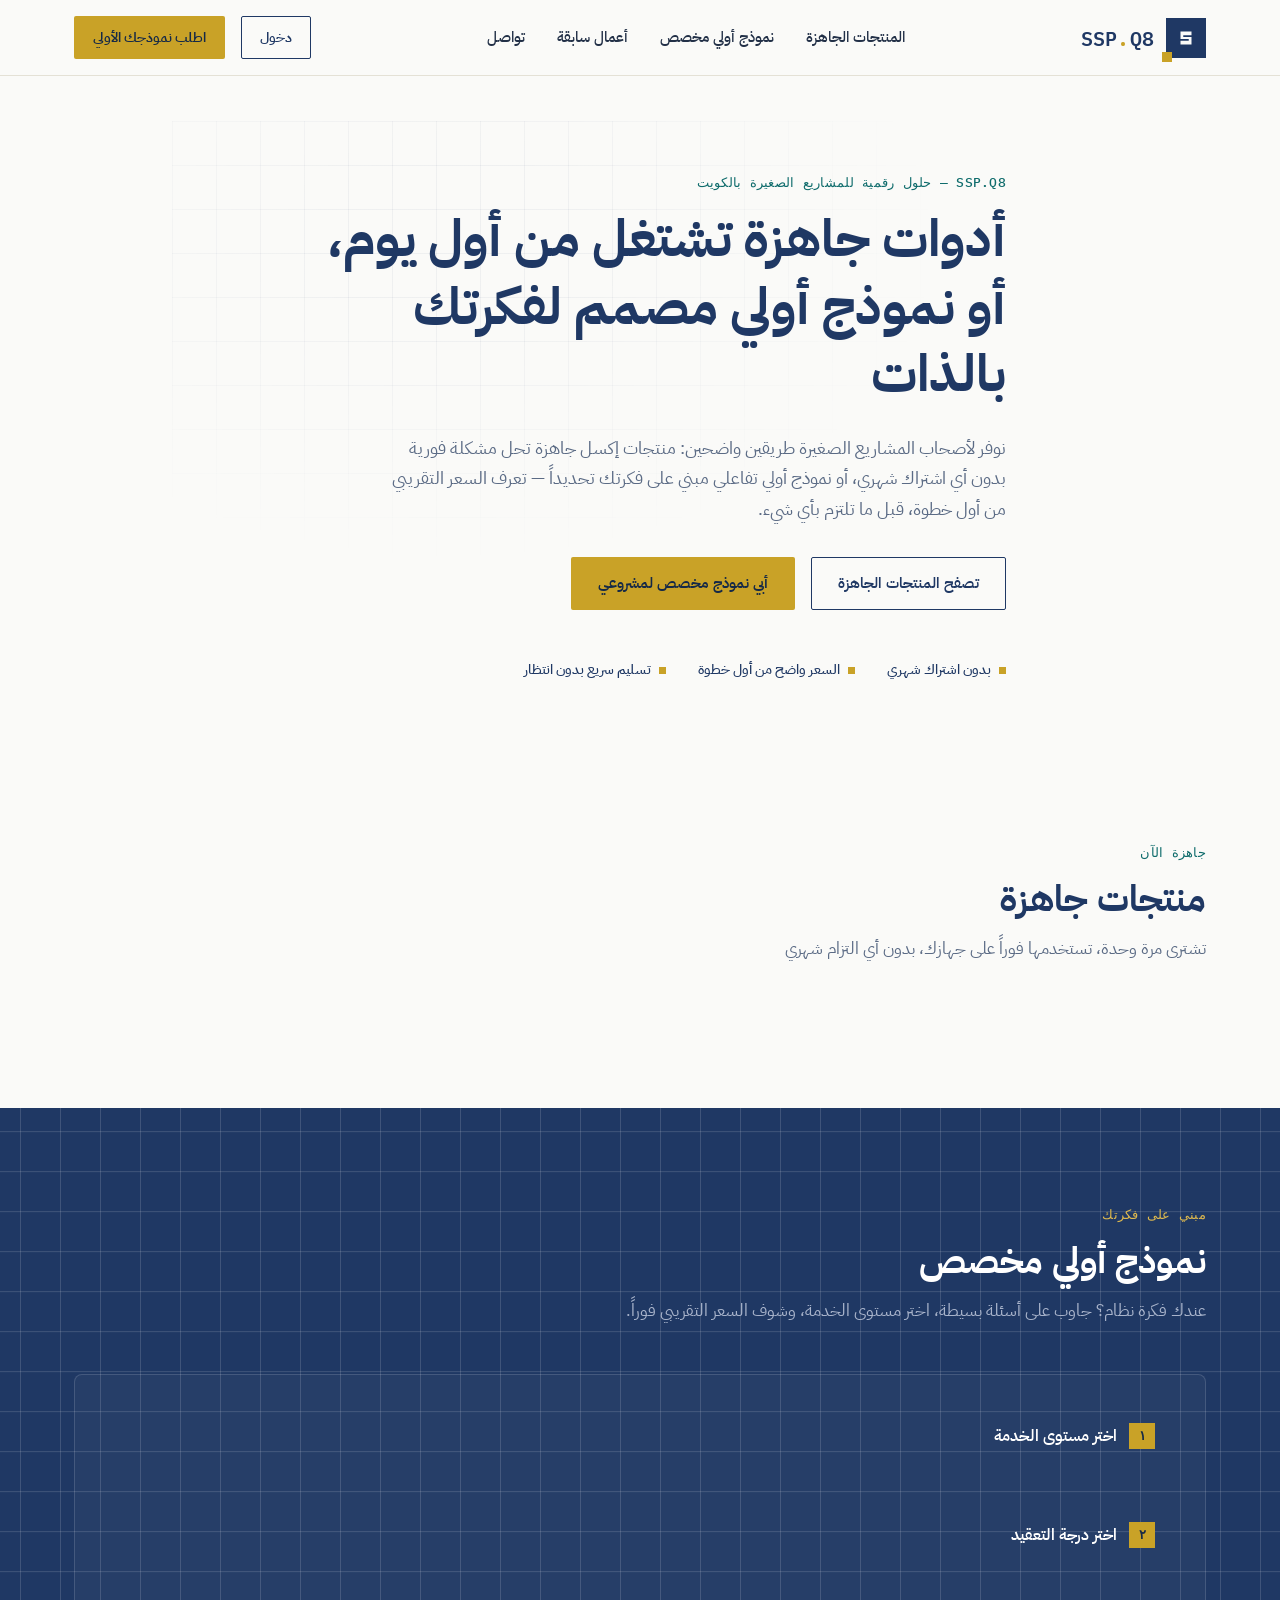
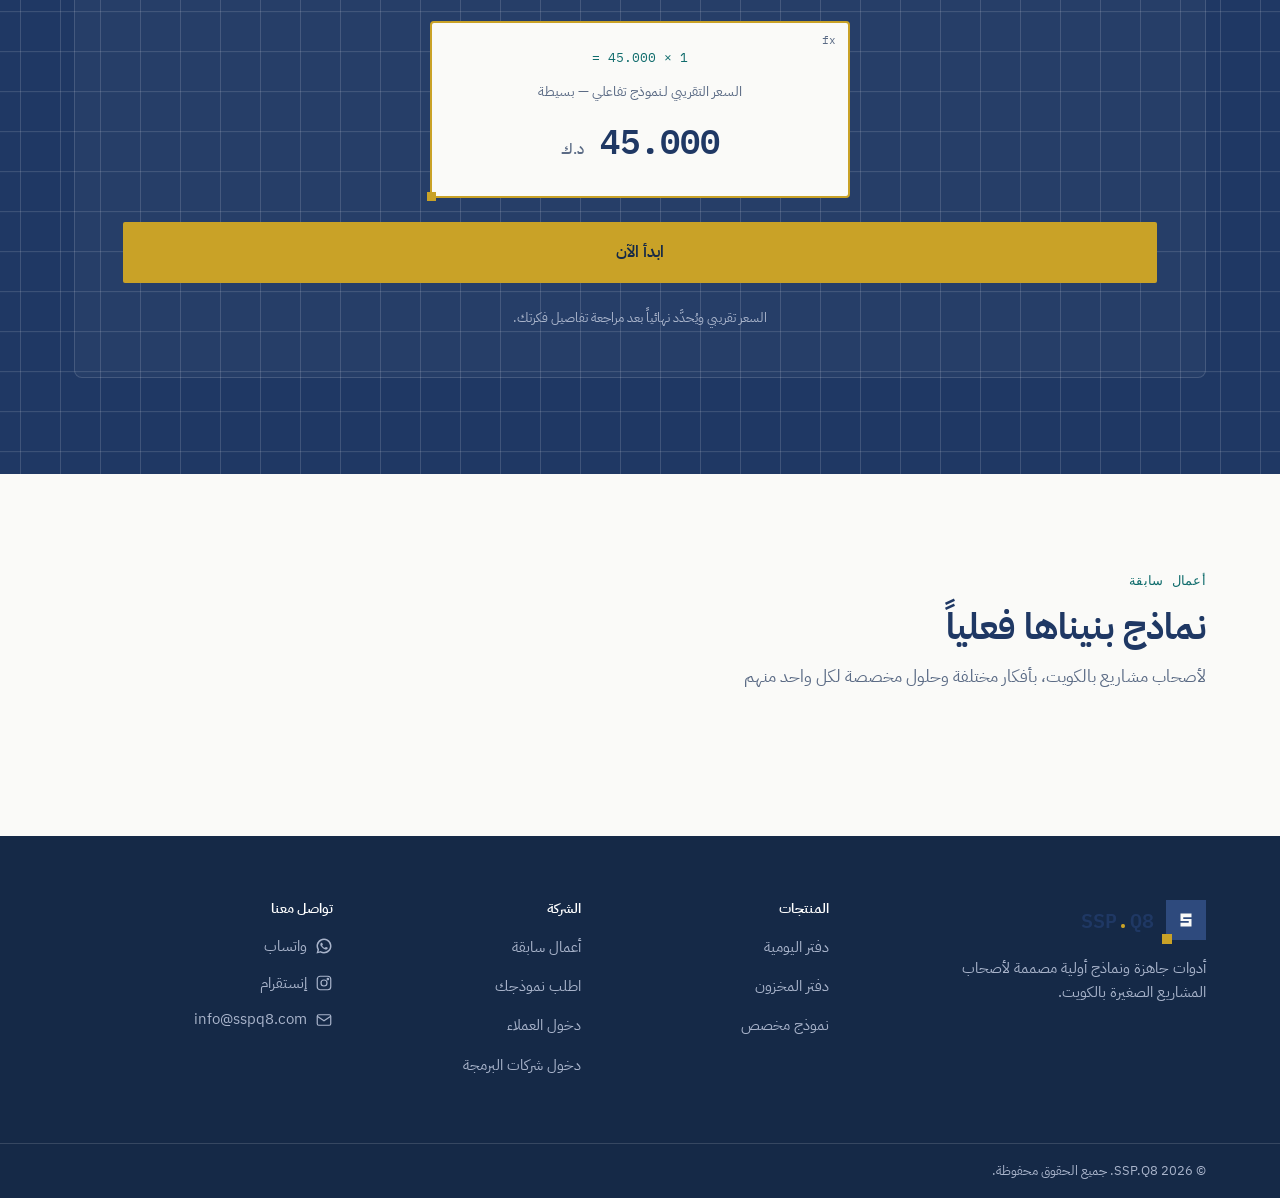
==== index.html @ 9543d3ee "Add files via upload" ====
<!DOCTYPE html>
<html lang="ar" dir="rtl">
<head>
  <meta charset="UTF-8">
  <meta name="viewport" content="width=device-width, initial-scale=1.0">
  <title>SSP.Q8 — أدوات جاهزة ونماذج أولية لمشاريعك</title>
  <meta name="description" content="SSP.Q8 تبيع منتجات إكسل جاهزة تشتغل من أول يوم بدون اشتراك، وتبني نماذج أولية تفاعلية مخصصة لفكرتك مع سعر واضح قبل أي التزام.">

  <link rel="preconnect" href="https://fonts.googleapis.com">
  <link rel="preconnect" href="https://fonts.gstatic.com" crossorigin>
  <link href="https://fonts.googleapis.com/css2?family=IBM+Plex+Sans+Arabic:wght@400;500;600;700&family=IBM+Plex+Mono:wght@400;500;600;700&display=swap" rel="stylesheet">

  <link rel="stylesheet" href="style.css">
</head>
<body>

  <!-- زر تخطي للوصول السريع -->
  <a class="skip-link" href="#main">تخطي إلى المحتوى</a>

  <!-- الترويسة -->
  <header class="site-header" id="top">
    <div class="container site-header__inner">
      <a href="#top" class="brand" aria-label="SSP.Q8 - الصفحة الرئيسية">
        <span class="brand__mark" aria-hidden="true">
          <svg viewBox="0 0 24 24" class="brand__mark-svg">
            <path d="M6 5H18V9H9V11H18V19H6V15H15V13H6V5Z" fill="#FAFAF8"></path>
          </svg>
          <span class="brand__dot"></span>
        </span>
        <span class="brand__name">SSP<span class="brand__dot-text">.</span>Q8</span>
      </a>

      <nav class="main-nav" id="main-nav" aria-label="التنقل الرئيسي">
        <ul class="main-nav__list">
          <li><a href="#products">المنتجات الجاهزة</a></li>
          <li><a href="#custom">نموذج أولي مخصص</a></li>
          <li><a href="#portfolio">أعمال سابقة</a></li>
          <li><a href="#contact">تواصل</a></li>
        </ul>
      </nav>

      <div class="site-header__actions">
        <a href="portal.html" class="btn btn--outline btn--sm">دخول</a>
        <a href="#custom" class="btn btn--gold btn--sm site-header__cta">اطلب نموذجك الأولي</a>
        <button class="nav-toggle" id="navToggle" aria-expanded="false" aria-controls="main-nav" aria-label="فتح قائمة التنقل">
          <span class="nav-toggle__bar"></span>
          <span class="nav-toggle__bar"></span>
          <span class="nav-toggle__bar"></span>
        </button>
      </div>
    </div>
  </header>

  <main id="main">

    <!-- Hero -->
    <section class="hero">
      <div class="container hero__inner">
        <div class="hero__grid-bg" aria-hidden="true"></div>

        <p class="eyebrow reveal">SSP.Q8 — حلول رقمية للمشاريع الصغيرة بالكويت</p>

        <h1 class="hero__title reveal">
          أدوات جاهزة تشتغل من أول يوم،<br>
          أو نموذج أولي مصمم لفكرتك بالذات
        </h1>

        <p class="hero__subtitle reveal">
          نوفر لأصحاب المشاريع الصغيرة طريقين واضحين: منتجات إكسل جاهزة تحل مشكلة فورية بدون أي اشتراك شهري،
          أو نموذج أولي تفاعلي مبني على فكرتك تحديداً — تعرف السعر التقريبي من أول خطوة، قبل ما تلتزم بأي شيء.
        </p>

        <div class="hero__actions reveal">
          <a href="#products" class="btn btn--outline">تصفح المنتجات الجاهزة</a>
          <a href="#custom" class="btn btn--gold">أبي نموذج مخصص لمشروعي</a>
        </div>

        <ul class="hero__points reveal">
          <li><span class="square-bullet" aria-hidden="true"></span>بدون اشتراك شهري</li>
          <li><span class="square-bullet" aria-hidden="true"></span>السعر واضح من أول خطوة</li>
          <li><span class="square-bullet" aria-hidden="true"></span>تسليم سريع بدون انتظار</li>
        </ul>
      </div>
    </section>

    <!-- المنتجات الجاهزة -->
    <section class="section" id="products">
      <div class="container">
        <div class="section-head reveal">
          <p class="eyebrow">جاهزة الآن</p>
          <h2 class="section-title">منتجات جاهزة</h2>
          <p class="section-subtitle">تشترى مرة وحدة، تستخدمها فوراً على جهازك، بدون أي التزام شهري</p>
        </div>

        <!-- تُبنى بطاقات المنتجات تلقائياً من js/content.js -->
        <div class="product-grid" id="productsGrid"></div>
      </div>
    </section>

    <!-- نموذج أولي مخصص -->
    <section class="section section--dark" id="custom">
      <div class="container">
        <div class="section-head reveal">
          <p class="eyebrow eyebrow--light">مبني على فكرتك</p>
          <h2 class="section-title section-title--light">نموذج أولي مخصص</h2>
          <p class="section-subtitle section-subtitle--light">عندك فكرة نظام؟ جاوب على أسئلة بسيطة، اختر مستوى الخدمة، وشوف السعر التقريبي فوراً.</p>
        </div>

        <form class="calculator reveal" id="calculatorForm" novalidate>

          <!-- خطوة 1: مستوى الخدمة -->
          <fieldset class="calc-block">
            <legend class="calc-block__title"><span class="step-index">١</span> اختر مستوى الخدمة</legend>

            <!-- تُبنى بطاقات المستويات تلقائياً من js/content.js -->
            <div class="tier-options" id="tierOptions"></div>
          </fieldset>

          <!-- خطوة 2: درجة التعقيد -->
          <fieldset class="calc-block">
            <legend class="calc-block__title"><span class="step-index">٢</span> اختر درجة التعقيد</legend>

            <!-- تُبنى أزرار درجة التعقيد تلقائياً من js/content.js -->
            <div class="complexity-options" id="complexityOptions"></div>
          </fieldset>

          <!-- النتيجة -->
          <div class="calc-result">
            <div class="calc-result__cell">
              <span class="calc-result__ref mono" aria-hidden="true">fx</span>
              <span class="calc-result__formula mono" id="calcFormula">= 45.000 × 1</span>
              <div class="calc-result__main">
                <span class="calc-result__label">السعر التقريبي لـ<span id="calcTierName">نموذج تفاعلي</span> — <span id="calcComplexityName">بسيطة</span></span>
                <span class="calc-result__value">
                  <span class="mono" id="calcTotal">45.000</span>
                  <span class="calc-result__currency">د.ك</span>
                </span>
              </div>
              <span class="calc-result__handle" aria-hidden="true"></span>
            </div>

            <a href="#" class="btn btn--gold btn--lg" id="startNowBtn">ابدأ الآن</a>
            <p class="calc-result__note">السعر تقريبي ويُحدَّد نهائياً بعد مراجعة تفاصيل فكرتك.</p>
          </div>

        </form>
      </div>
    </section>

    <!-- أعمال سابقة -->
    <section class="section" id="portfolio">
      <div class="container">
        <div class="section-head reveal">
          <p class="eyebrow">أعمال سابقة</p>
          <h2 class="section-title">نماذج بنيناها فعلياً</h2>
          <p class="section-subtitle">لأصحاب مشاريع بالكويت، بأفكار مختلفة وحلول مخصصة لكل واحد منهم</p>
        </div>

        <!-- تُبنى بطاقات الأعمال السابقة تلقائياً من js/content.js — أضف عملاً جديداً هناك -->
        <div class="portfolio-grid" id="portfolioGrid"></div>
      </div>
    </section>

  </main>

  <!-- الفوتر -->
  <footer class="site-footer" id="contact">
    <div class="container site-footer__inner">

      <div class="site-footer__brand">
        <a href="#top" class="brand brand--footer" aria-label="SSP.Q8 - الصفحة الرئيسية">
          <span class="brand__mark" aria-hidden="true">
            <svg viewBox="0 0 24 24" class="brand__mark-svg">
              <path d="M6 5H18V9H9V11H18V19H6V15H15V13H6V5Z" fill="#FAFAF8"></path>
            </svg>
            <span class="brand__dot"></span>
          </span>
          <span class="brand__name">SSP<span class="brand__dot-text">.</span>Q8</span>
        </a>
        <p class="site-footer__desc">أدوات جاهزة ونماذج أولية مصممة لأصحاب المشاريع الصغيرة بالكويت.</p>
      </div>

      <nav class="site-footer__col" aria-label="روابط المنتجات">
        <h4 class="site-footer__heading">المنتجات</h4>
        <ul>
          <li><a href="#products">دفتر اليومية</a></li>
          <li><a href="#products">دفتر المخزون</a></li>
          <li><a href="#custom">نموذج مخصص</a></li>
        </ul>
      </nav>

      <nav class="site-footer__col" aria-label="روابط عامة">
        <h4 class="site-footer__heading">الشركة</h4>
        <ul>
          <li><a href="#portfolio">أعمال سابقة</a></li>
          <li><a href="#custom">اطلب نموذجك</a></li>
          <li><a href="portal.html?role=client">دخول العملاء</a></li>
          <li><a href="portal.html?role=company">دخول شركات البرمجة</a></li>
        </ul>
      </nav>

      <div class="site-footer__col">
        <h4 class="site-footer__heading">تواصل معنا</h4>
        <ul class="site-footer__social">
          <li>
            <a href="https://wa.me/96500000000" target="_blank" rel="noopener" aria-label="تواصل عبر واتساب">
              <svg viewBox="0 0 24 24" width="18" height="18" fill="currentColor" aria-hidden="true"><path d="M12 2C6.48 2 2 6.48 2 12c0 1.85.5 3.58 1.38 5.07L2 22l5.06-1.33A9.94 9.94 0 0 0 12 22c5.52 0 10-4.48 10-10S17.52 2 12 2Zm0 18a7.9 7.9 0 0 1-4.03-1.1l-.29-.17-3 .79.8-2.92-.19-.3A7.93 7.93 0 1 1 12 20Zm4.38-5.94c-.24-.12-1.43-.7-1.65-.79-.22-.08-.38-.12-.54.12-.16.24-.62.79-.76.95-.14.16-.28.18-.52.06-.24-.12-1.01-.37-1.92-1.18-.71-.63-1.19-1.42-1.33-1.66-.14-.24-.01-.37.11-.49.11-.11.24-.28.36-.42.12-.14.16-.24.24-.4.08-.16.04-.3-.02-.42-.06-.12-.54-1.3-.74-1.78-.19-.46-.39-.4-.54-.41h-.46c-.16 0-.42.06-.64.3-.22.24-.84.82-.84 2s.86 2.32.98 2.48c.12.16 1.7 2.6 4.13 3.64.58.25 1.03.4 1.38.51.58.18 1.11.16 1.53.1.47-.07 1.43-.58 1.63-1.15.2-.56.2-1.04.14-1.15-.06-.1-.22-.16-.46-.28Z"></path></svg>
              واتساب
            </a>
          </li>
          <li>
            <a href="https://instagram.com/sspq8" target="_blank" rel="noopener" aria-label="تابعنا على إنستقرام">
              <svg viewBox="0 0 24 24" width="18" height="18" fill="none" stroke="currentColor" stroke-width="1.6" aria-hidden="true"><rect x="3" y="3" width="18" height="18" rx="4"></rect><circle cx="12" cy="12" r="4"></circle><circle cx="17.2" cy="6.8" r="1"></circle></svg>
              إنستقرام
            </a>
          </li>
          <li>
            <a href="mailto:info@sspq8.com" aria-label="راسلنا عبر الإيميل">
              <svg viewBox="0 0 24 24" width="18" height="18" fill="none" stroke="currentColor" stroke-width="1.6" aria-hidden="true"><rect x="3" y="5" width="18" height="14" rx="2"></rect><path d="M3 7l9 6 9-6"></path></svg>
              info@sspq8.com
            </a>
          </li>
        </ul>
      </div>

    </div>

    <div class="site-footer__bottom">
      <div class="container site-footer__bottom-inner">
        <p>© <span id="year">2026</span> SSP.Q8. جميع الحقوق محفوظة.</p>
      </div>
    </div>
  </footer>

  <!-- حاوية الإشعارات -->
  <div class="toast-container" id="toastContainer" aria-live="polite" aria-atomic="true"></div>

  <script src="content.js"></script>
  <script src="script.js"></script>
</body>
</html>
---- style.css ----
/* ==========================================================================
   SSP.Q8 — STYLESHEET
   Sections: 1. Root Variables  2. Reset  3. Typography  4. Layout
   5. Components  6. Forms/Calculator  7. Utilities  8. Responsive
   ========================================================================== */

/* --------------------------------------------------------------------------
   1. ROOT VARIABLES
   -------------------------------------------------------------------------- */
:root {
  /* Colors — brand */
  --color-navy: #1F3864;
  --color-navy-dark: #152947;
  --color-navy-light: #2E4A7D;
  --color-teal: #0F6C6C;
  --color-teal-light: #14908F;
  --color-gold: #C9A227;
  --color-gold-light: #DEB94E;
  --color-bg: #FAFAF8;
  --color-white: #FFFFFF;

  /* Colors — text & lines */
  --color-text: #223047;
  --color-text-muted: #5B6B85;
  --color-text-on-dark: #E8EAF2;
  --color-text-on-dark-muted: #A9B4CB;
  --color-border: #E4E1D6;
  --color-border-dark: rgba(255, 255, 255, 0.14);

  /* Typography */
  --font-arabic: 'IBM Plex Sans Arabic', 'Segoe UI', sans-serif;
  --font-mono: 'IBM Plex Mono', 'Courier New', monospace;

  /* Spacing scale */
  --space-1: 4px;
  --space-2: 8px;
  --space-3: 12px;
  --space-4: 16px;
  --space-5: 24px;
  --space-6: 32px;
  --space-7: 48px;
  --space-8: 64px;
  --space-9: 96px;

  /* Radius — kept small and precise to echo the geometric brand mark */
  --radius-sm: 2px;
  --radius-md: 4px;
  --radius-lg: 8px;

  /* Shadow */
  --shadow-sm: 0 1px 2px rgba(21, 41, 71, 0.06);
  --shadow-md: 0 6px 20px rgba(21, 41, 71, 0.08);
  --shadow-lg: 0 16px 40px rgba(21, 41, 71, 0.14);

  /* Transitions */
  --transition-fast: 150ms ease;
  --transition-base: 240ms cubic-bezier(0.4, 0, 0.2, 1);

  /* Layout */
  --container-width: 1180px;
  --header-height: 76px;
}

/* --------------------------------------------------------------------------
   2. RESET
   -------------------------------------------------------------------------- */
*, *::before, *::after { box-sizing: border-box; }

html {
  scroll-behavior: smooth;
  scroll-padding-top: calc(var(--header-height) + var(--space-4));
}

body, h1, h2, h3, h4, p, ul, ol, figure {
  margin: 0;
  padding: 0;
}

ul { list-style: none; }

img, svg { display: block; max-width: 100%; }

a { color: inherit; text-decoration: none; }

button {
  font: inherit;
  color: inherit;
  background: none;
  border: none;
  cursor: pointer;
}

input { font: inherit; }

/* --------------------------------------------------------------------------
   3. TYPOGRAPHY
   -------------------------------------------------------------------------- */
body {
  font-family: var(--font-arabic);
  background-color: var(--color-bg);
  color: var(--color-text);
  line-height: 1.7;
  font-size: 16px;
  -webkit-font-smoothing: antialiased;
}

h1, h2, h3, h4 {
  font-weight: 700;
  line-height: 1.3;
  color: var(--color-navy);
}

.mono {
  font-family: var(--font-mono);
  font-variant-numeric: tabular-nums;
  direction: ltr;
  unicode-bidi: isolate;
}

.eyebrow {
  font-family: var(--font-mono);
  font-size: 13px;
  font-weight: 500;
  letter-spacing: 0.02em;
  color: var(--color-teal);
  margin-bottom: var(--space-3);
}

.eyebrow--light { color: var(--color-gold-light); }

/* --------------------------------------------------------------------------
   4. LAYOUT
   -------------------------------------------------------------------------- */
.container {
  width: 100%;
  max-width: var(--container-width);
  margin-inline: auto;
  padding-inline: var(--space-5);
}

.section {
  padding-block: var(--space-9);
}

.section--dark {
  background-color: var(--color-navy);
  background-image:
    linear-gradient(var(--color-border-dark) 1px, transparent 1px),
    linear-gradient(90deg, var(--color-border-dark) 1px, transparent 1px);
  background-size: 40px 40px;
  background-position: center;
}

.section-head {
  max-width: 640px;
  margin-bottom: var(--space-7);
}

.section-title {
  font-size: clamp(28px, 3.2vw, 36px);
  margin-bottom: var(--space-3);
}

.section-title--light { color: var(--color-white); }

.section-subtitle {
  font-size: 17px;
  color: var(--color-text-muted);
}

.section-subtitle--light { color: var(--color-text-on-dark-muted); }

/* --------------------------------------------------------------------------
   5. COMPONENTS
   -------------------------------------------------------------------------- */

/* Skip link */
.skip-link {
  position: absolute;
  right: var(--space-4);
  top: -60px;
  background: var(--color-gold);
  color: var(--color-navy-dark);
  padding: var(--space-2) var(--space-4);
  border-radius: var(--radius-sm);
  font-weight: 600;
  z-index: 200;
  transition: top var(--transition-fast);
}
.skip-link:focus { top: var(--space-3); }

/* Signature square bullet — echoes the logo's gold signature dot */
.square-bullet {
  display: inline-block;
  width: 7px;
  height: 7px;
  background-color: var(--color-gold);
  flex-shrink: 0;
}

.corner-mark {
  position: absolute;
  top: 0;
  inset-inline-end: 0;
  width: 10px;
  height: 10px;
  background-color: var(--color-gold);
}

/* Brand / logo */
.brand {
  display: flex;
  align-items: center;
  gap: var(--space-3);
}

.brand__mark {
  position: relative;
  width: 40px;
  height: 40px;
  background-color: var(--color-navy);
  display: flex;
  align-items: center;
  justify-content: center;
  flex-shrink: 0;
}

.brand--footer .brand__mark { background-color: var(--color-navy-light); }

.brand__mark-svg { width: 22px; height: 22px; }

.brand__dot {
  position: absolute;
  bottom: -4px;
  inset-inline-end: -4px;
  width: 10px;
  height: 10px;
  background-color: var(--color-gold);
}

.brand__name {
  font-family: var(--font-mono);
  font-size: 20px;
  font-weight: 600;
  color: var(--color-navy);
  letter-spacing: 0.01em;
  direction: ltr;
  unicode-bidi: isolate;
}

.brand--footer .brand__name,
.site-header--scrolled .brand__name { color: var(--color-navy); }

.brand__dot-text { color: var(--color-gold); }

/* Header */
.site-header {
  position: sticky;
  top: 0;
  z-index: 100;
  height: var(--header-height);
  background-color: var(--color-bg);
  border-bottom: 1px solid var(--color-border);
  transition: box-shadow var(--transition-base);
}

.site-header.is-scrolled { box-shadow: var(--shadow-sm); }

.site-header__inner {
  height: 100%;
  display: flex;
  align-items: center;
  justify-content: space-between;
  gap: var(--space-5);
}

.main-nav__list {
  display: flex;
  align-items: center;
  gap: var(--space-6);
}

.main-nav__list a {
  font-size: 15px;
  font-weight: 500;
  color: var(--color-text);
  position: relative;
  padding-block: var(--space-1);
  transition: color var(--transition-fast);
}

.main-nav__list a::after {
  content: "";
  position: absolute;
  bottom: 0;
  right: 0;
  width: 0;
  height: 2px;
  background-color: var(--color-gold);
  transition: width var(--transition-base);
}

.main-nav__list a:hover { color: var(--color-navy); }
.main-nav__list a:hover::after { width: 100%; }

.site-header__actions {
  display: flex;
  align-items: center;
  gap: var(--space-4);
}

.nav-toggle {
  display: none;
  flex-direction: column;
  justify-content: center;
  gap: 5px;
  width: 36px;
  height: 36px;
}

.nav-toggle__bar {
  width: 22px;
  height: 2px;
  background-color: var(--color-navy);
  transition: transform var(--transition-fast), opacity var(--transition-fast);
}

/* Buttons */
.btn {
  display: inline-flex;
  align-items: center;
  justify-content: center;
  gap: var(--space-2);
  padding: 13px 26px;
  border-radius: var(--radius-sm);
  font-size: 15px;
  font-weight: 600;
  border: 1.5px solid transparent;
  cursor: pointer;
  transition: transform var(--transition-fast), box-shadow var(--transition-fast), background-color var(--transition-fast), border-color var(--transition-fast);
  white-space: nowrap;
}

.btn:active { transform: translateY(1px); }
.btn:focus-visible { outline: 2px solid var(--color-gold); outline-offset: 2px; }

.btn--gold {
  background-color: var(--color-gold);
  color: var(--color-navy-dark);
}
.btn--gold:hover { background-color: var(--color-gold-light); box-shadow: var(--shadow-md); }

.btn--navy {
  background-color: var(--color-navy);
  color: var(--color-white);
}
.btn--navy:hover { background-color: var(--color-navy-light); box-shadow: var(--shadow-md); }

.btn--outline {
  background-color: transparent;
  border-color: var(--color-navy);
  color: var(--color-navy);
}
.btn--outline:hover { background-color: var(--color-navy); color: var(--color-white); }

.btn--sm { padding: 9px 18px; font-size: 14px; }
.btn--lg { padding: 16px 32px; font-size: 16px; width: 100%; }

/* Hero */
.hero { position: relative; overflow: hidden; padding-block: var(--space-9) var(--space-8); }

.hero__inner { position: relative; max-width: 780px; }

.hero__grid-bg {
  position: absolute;
  inset: -10% -10%;
  z-index: -1;
  background-image:
    linear-gradient(rgba(31, 56, 100, 0.05) 1px, transparent 1px),
    linear-gradient(90deg, rgba(31, 56, 100, 0.05) 1px, transparent 1px);
  background-size: 44px 44px;
  mask-image: radial-gradient(ellipse 70% 70% at 30% 20%, black 20%, transparent 75%);
}

.hero__title {
  font-size: clamp(32px, 4.6vw, 52px);
  margin-bottom: var(--space-5);
}

.hero__subtitle {
  font-size: 18px;
  color: var(--color-text-muted);
  max-width: 620px;
  margin-bottom: var(--space-6);
}

.hero__actions {
  display: flex;
  flex-wrap: wrap;
  gap: var(--space-4);
  margin-bottom: var(--space-7);
}

.hero__points {
  display: flex;
  flex-wrap: wrap;
  gap: var(--space-6);
}

.hero__points li {
  display: flex;
  align-items: center;
  gap: var(--space-2);
  font-size: 14px;
  font-weight: 500;
  color: var(--color-navy);
}

/* Product cards */
.product-grid {
  display: grid;
  grid-template-columns: repeat(2, 1fr);
  gap: var(--space-6);
}

.product-card {
  position: relative;
  overflow: hidden;
  background-color: var(--color-white);
  border: 1px solid var(--color-border);
  border-radius: var(--radius-lg);
  padding: var(--space-6);
  box-shadow: var(--shadow-sm);
  transition: box-shadow var(--transition-base), transform var(--transition-base);
}

.product-card:hover { box-shadow: var(--shadow-lg); transform: translateY(-3px); }

.product-card__icon {
  width: 52px;
  height: 52px;
  display: flex;
  align-items: center;
  justify-content: center;
  background-color: rgba(15, 108, 108, 0.08);
  color: var(--color-teal);
  border-radius: var(--radius-md);
  margin-bottom: var(--space-5);
}
.product-card__icon svg { width: 26px; height: 26px; }

.product-card__title { font-size: 20px; margin-bottom: var(--space-2); }

.product-card__desc {
  color: var(--color-text-muted);
  font-size: 15px;
  margin-bottom: var(--space-5);
}

.product-card__features { margin-bottom: var(--space-6); display: flex; flex-direction: column; gap: var(--space-3); }

.product-card__features li {
  display: flex;
  align-items: center;
  gap: var(--space-3);
  font-size: 14.5px;
}

.product-card__footer {
  display: flex;
  align-items: center;
  justify-content: space-between;
  padding-top: var(--space-5);
  border-top: 1px dashed var(--color-border);
}

.price { display: flex; align-items: baseline; gap: var(--space-1); }
.price__value { font-family: var(--font-mono); font-size: 26px; font-weight: 600; color: var(--color-navy); }
.price__currency { font-size: 14px; color: var(--color-text-muted); }

/* Portfolio cards */
.portfolio-grid {
  display: grid;
  grid-template-columns: repeat(3, 1fr);
  gap: var(--space-5);
}

.portfolio-card {
  position: relative;
  overflow: hidden;
  background-color: var(--color-white);
  border: 1px solid var(--color-border);
  border-radius: var(--radius-lg);
  padding: var(--space-6);
  transition: box-shadow var(--transition-base), transform var(--transition-base);
}

.portfolio-card:hover { box-shadow: var(--shadow-md); transform: translateY(-3px); }

.portfolio-card__tag {
  display: inline-block;
  font-family: var(--font-mono);
  font-size: 12px;
  font-weight: 500;
  color: var(--color-teal);
  border: 1px solid var(--color-teal);
  border-radius: var(--radius-sm);
  padding: 3px 10px;
  margin-bottom: var(--space-4);
}

.portfolio-card__title { font-size: 19px; margin-bottom: var(--space-2); }

.portfolio-card__desc { font-size: 14.5px; color: var(--color-text-muted); }

/* Footer */
.site-footer { background-color: var(--color-navy-dark); color: var(--color-text-on-dark); }

.site-footer__inner {
  display: grid;
  grid-template-columns: 1.6fr 1fr 1fr 1.2fr;
  gap: var(--space-6);
  padding-block: var(--space-8);
}

.site-footer__desc {
  color: var(--color-text-on-dark-muted);
  font-size: 14.5px;
  margin-top: var(--space-4);
  max-width: 280px;
}

.site-footer__heading {
  font-size: 14px;
  font-weight: 600;
  color: var(--color-white);
  margin-bottom: var(--space-4);
}

.site-footer__col ul { display: flex; flex-direction: column; gap: var(--space-3); }

.site-footer__col a {
  color: var(--color-text-on-dark-muted);
  font-size: 14.5px;
  transition: color var(--transition-fast);
}
.site-footer__col a:hover { color: var(--color-gold-light); }

.site-footer__social a { display: flex; align-items: center; gap: var(--space-2); }

.site-footer__bottom { border-top: 1px solid var(--color-border-dark); }

.site-footer__bottom-inner {
  padding-block: var(--space-4);
  font-size: 13px;
  color: var(--color-text-on-dark-muted);
}

/* Toasts */
.toast-container {
  position: fixed;
  bottom: var(--space-5);
  left: var(--space-5);
  z-index: 300;
  display: flex;
  flex-direction: column;
  gap: var(--space-3);
}

.toast {
  background-color: var(--color-navy-dark);
  color: var(--color-white);
  padding: var(--space-3) var(--space-5);
  border-radius: var(--radius-md);
  border-inline-start: 3px solid var(--color-gold);
  box-shadow: var(--shadow-lg);
  font-size: 14px;
  max-width: 320px;
  animation: toast-in var(--transition-base);
}

.toast.is-leaving { animation: toast-out var(--transition-base) forwards; }

@keyframes toast-in {
  from { opacity: 0; transform: translateY(10px); }
  to { opacity: 1; transform: translateY(0); }
}
@keyframes toast-out {
  to { opacity: 0; transform: translateY(10px); }
}

/* --------------------------------------------------------------------------
   6. FORMS / CALCULATOR
   -------------------------------------------------------------------------- */
.calculator {
  background-color: rgba(255, 255, 255, 0.03);
  border: 1px solid var(--color-border-dark);
  border-radius: var(--radius-lg);
  padding: var(--space-7);
  display: flex;
  flex-direction: column;
  gap: var(--space-7);
}

.calc-block { border: none; padding: 0; }

.calc-block__title {
  display: flex;
  align-items: center;
  gap: var(--space-3);
  font-size: 16px;
  font-weight: 600;
  color: var(--color-white);
  margin-bottom: var(--space-5);
  padding: 0;
}

.step-index {
  display: flex;
  align-items: center;
  justify-content: center;
  width: 26px;
  height: 26px;
  background-color: var(--color-gold);
  color: var(--color-navy-dark);
  font-family: var(--font-mono);
  font-size: 13px;
  font-weight: 700;
}

/* Tier options */
.tier-options {
  display: grid;
  grid-template-columns: repeat(3, 1fr);
  gap: var(--space-4);
}

.tier-card {
  position: relative;
  display: block;
  cursor: pointer;
  background-color: var(--color-navy);
  border: 1.5px solid var(--color-border-dark);
  border-radius: var(--radius-md);
  padding: var(--space-5);
  transition: border-color var(--transition-fast), background-color var(--transition-fast);
}

.tier-card:hover { border-color: rgba(201, 162, 39, 0.5); }

.tier-card input {
  position: absolute;
  opacity: 0;
  width: 1px;
  height: 1px;
}

.tier-card:has(input:checked),
.tier-card.is-selected {
  background-color: var(--color-navy-light);
  border-color: var(--color-gold);
}

.tier-card:has(input:focus-visible) { outline: 2px solid var(--color-gold); outline-offset: 2px; }

.tier-card--featured { margin-top: var(--space-4); }

.tier-card__badge {
  position: absolute;
  top: calc(-1 * var(--space-4));
  right: var(--space-5);
  background-color: var(--color-gold);
  color: var(--color-navy-dark);
  font-size: 12px;
  font-weight: 700;
  padding: 4px 12px;
  border-radius: 999px;
}

.tier-card__body { display: flex; flex-direction: column; gap: var(--space-2); }

.tier-card__title { font-size: 16px; font-weight: 600; color: var(--color-white); }

.tier-card__desc { font-size: 13.5px; color: var(--color-text-on-dark-muted); line-height: 1.6; min-height: 62px; }

.tier-card__price { font-size: 14px; color: var(--color-gold-light); font-weight: 500; }

/* Complexity options */
.complexity-options {
  display: grid;
  grid-template-columns: repeat(3, 1fr);
  gap: var(--space-4);
}

.complexity-btn {
  position: relative;
  cursor: pointer;
  text-align: center;
  background-color: transparent;
  border: 1.5px solid var(--color-border-dark);
  border-radius: var(--radius-md);
  padding: var(--space-4);
  display: flex;
  flex-direction: column;
  align-items: center;
  gap: var(--space-1);
  transition: border-color var(--transition-fast), background-color var(--transition-fast);
}

.complexity-btn:hover { border-color: rgba(15, 108, 108, 0.6); }

.complexity-btn input {
  position: absolute;
  opacity: 0;
  width: 1px;
  height: 1px;
}

.complexity-btn:has(input:checked),
.complexity-btn.is-selected {
  background-color: rgba(15, 108, 108, 0.18);
  border-color: var(--color-teal-light);
}

.complexity-btn:has(input:focus-visible) { outline: 2px solid var(--color-teal-light); outline-offset: 2px; }

.complexity-btn__name { font-size: 15px; font-weight: 600; color: var(--color-white); }
.complexity-btn__mult { font-size: 13px; color: var(--color-gold-light); }
.complexity-btn__hint { font-size: 12.5px; color: var(--color-text-on-dark-muted); }

/* Result — styled like an active spreadsheet cell */
.calc-result {
  display: flex;
  flex-direction: column;
  align-items: center;
  gap: var(--space-5);
  text-align: center;
}

.calc-result__cell {
  position: relative;
  width: 100%;
  max-width: 420px;
  background-color: var(--color-bg);
  border: 2px solid var(--color-gold);
  border-radius: var(--radius-md);
  padding: var(--space-5) var(--space-6);
}

.calc-result__ref {
  position: absolute;
  top: var(--space-2);
  right: var(--space-3);
  font-size: 11px;
  color: var(--color-text-muted);
}

.calc-result__formula {
  display: block;
  font-size: 13px;
  color: var(--color-teal);
  margin-bottom: var(--space-3);
}

.calc-result__main { display: flex; flex-direction: column; gap: var(--space-2); }

.calc-result__label { font-size: 13.5px; color: var(--color-text-muted); }

.calc-result__value { font-size: 34px; font-weight: 600; color: var(--color-navy); }

.calc-result__currency { font-size: 15px; font-weight: 500; color: var(--color-text-muted); margin-inline-start: var(--space-2); }

.calc-result__handle {
  position: absolute;
  bottom: -5px;
  left: -5px;
  width: 9px;
  height: 9px;
  background-color: var(--color-gold);
}

.calc-result__note { font-size: 13px; color: var(--color-text-on-dark-muted); max-width: 340px; }

/* --------------------------------------------------------------------------
   7. UTILITIES
   -------------------------------------------------------------------------- */
.reveal {
  opacity: 0;
  transform: translateY(16px);
  transition: opacity 600ms ease, transform 600ms ease;
}
.reveal.is-visible { opacity: 1; transform: translateY(0); }

@media (prefers-reduced-motion: reduce) {
  html { scroll-behavior: auto; }
  .reveal { opacity: 1; transform: none; transition: none; }
  .btn, .product-card, .portfolio-card, .toast { transition: none; animation: none; }
}

/* --------------------------------------------------------------------------
   8. RESPONSIVE
   -------------------------------------------------------------------------- */
@media (max-width: 960px) {
  .product-grid { grid-template-columns: 1fr; }
  .portfolio-grid { grid-template-columns: 1fr; }
  .tier-options { grid-template-columns: 1fr; }
  .tier-card--featured { margin-top: 0; }
  .complexity-options { grid-template-columns: 1fr; }
  .site-footer__inner { grid-template-columns: 1fr 1fr; }
}

@media (max-width: 720px) {
  :root { --header-height: 64px; }

  .main-nav {
    position: fixed;
    inset: 64px 0 0 0;
    background-color: var(--color-bg);
    padding: var(--space-6) var(--space-5);
    transform: translateY(-12px);
    opacity: 0;
    visibility: hidden;
    pointer-events: none;
    transition: opacity var(--transition-base), transform var(--transition-base), visibility var(--transition-base);
  }

  .main-nav.is-open {
    opacity: 1;
    transform: translateY(0);
    visibility: visible;
    pointer-events: auto;
  }

  .main-nav__list { flex-direction: column; align-items: flex-start; gap: var(--space-5); }
  .main-nav__list a { font-size: 18px; }

  .nav-toggle { display: flex; }
  .site-header__cta { display: none; }

  .hero { padding-block: var(--space-7) var(--space-6); }
  .hero__actions { flex-direction: column; align-items: stretch; }
  .hero__points { flex-direction: column; gap: var(--space-3); }

  .section { padding-block: var(--space-7); }

  .calculator { padding: var(--space-5); }

  .site-footer__inner { grid-template-columns: 1fr; }
}

@media (max-width: 420px) {
  .container { padding-inline: var(--space-4); }
  .calc-result__value { font-size: 28px; }
}
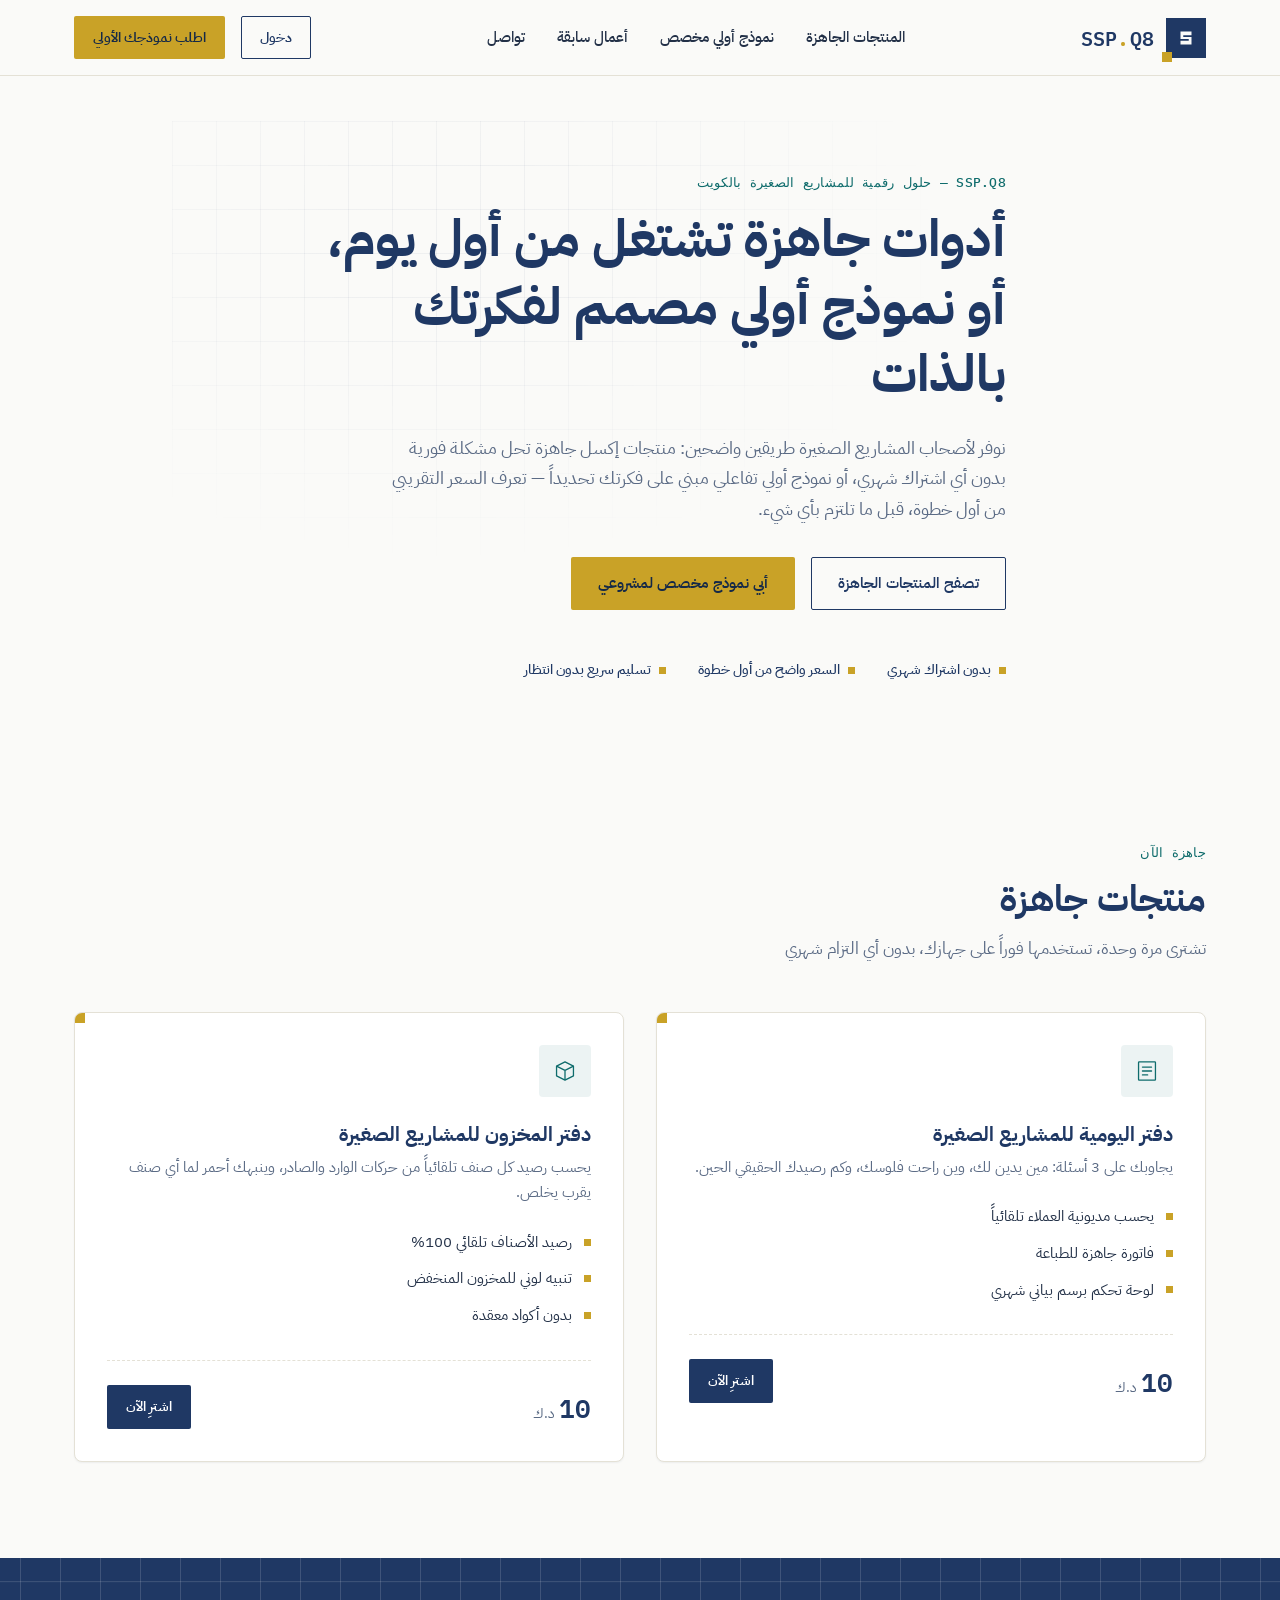
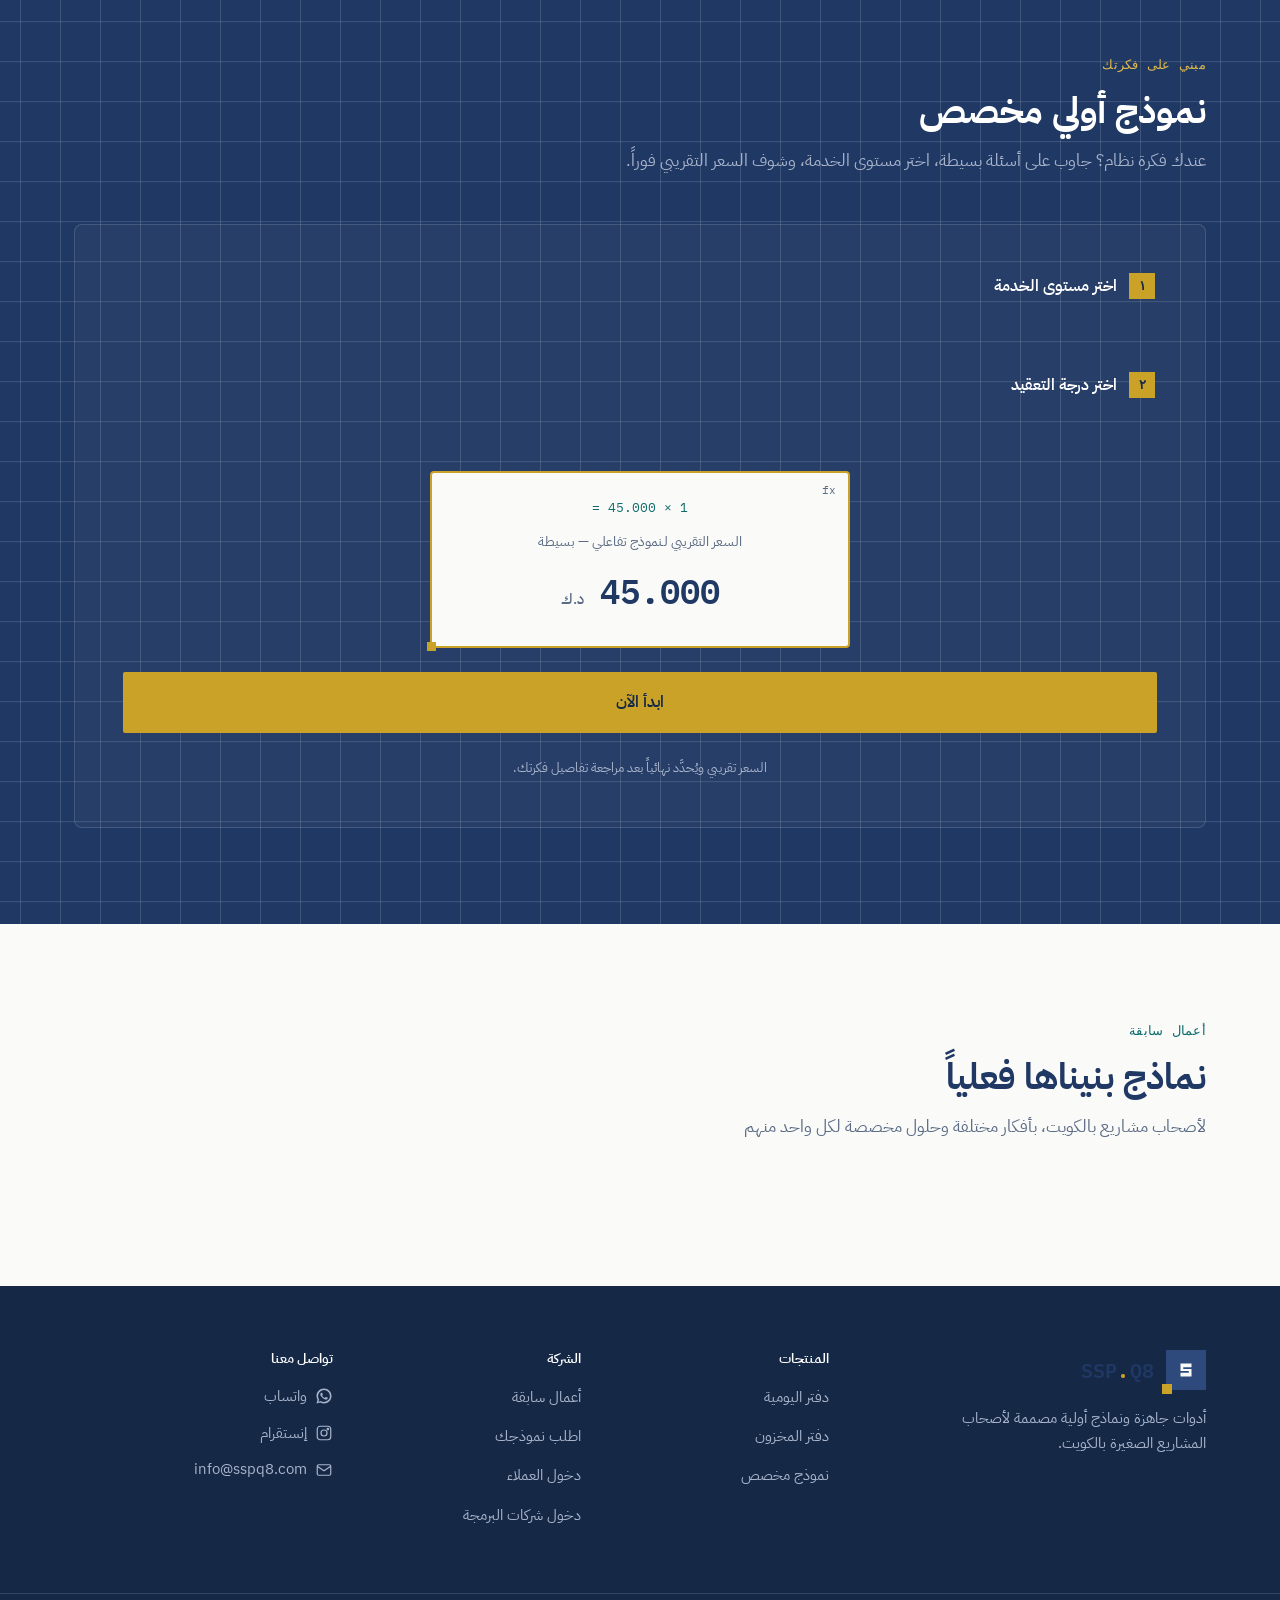
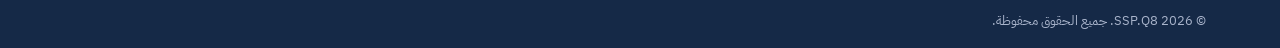
==== commit a11607a8: "Add files via upload" ====
--- a/index.html
+++ b/index.html
@@ -236,6 +236,7 @@
   <div class="toast-container" id="toastContainer" aria-live="polite" aria-atomic="true"></div>
 
   <script src="content.js"></script>
+  <script src="products.js"></script>
   <script src="script.js"></script>
 </body>
 </html>
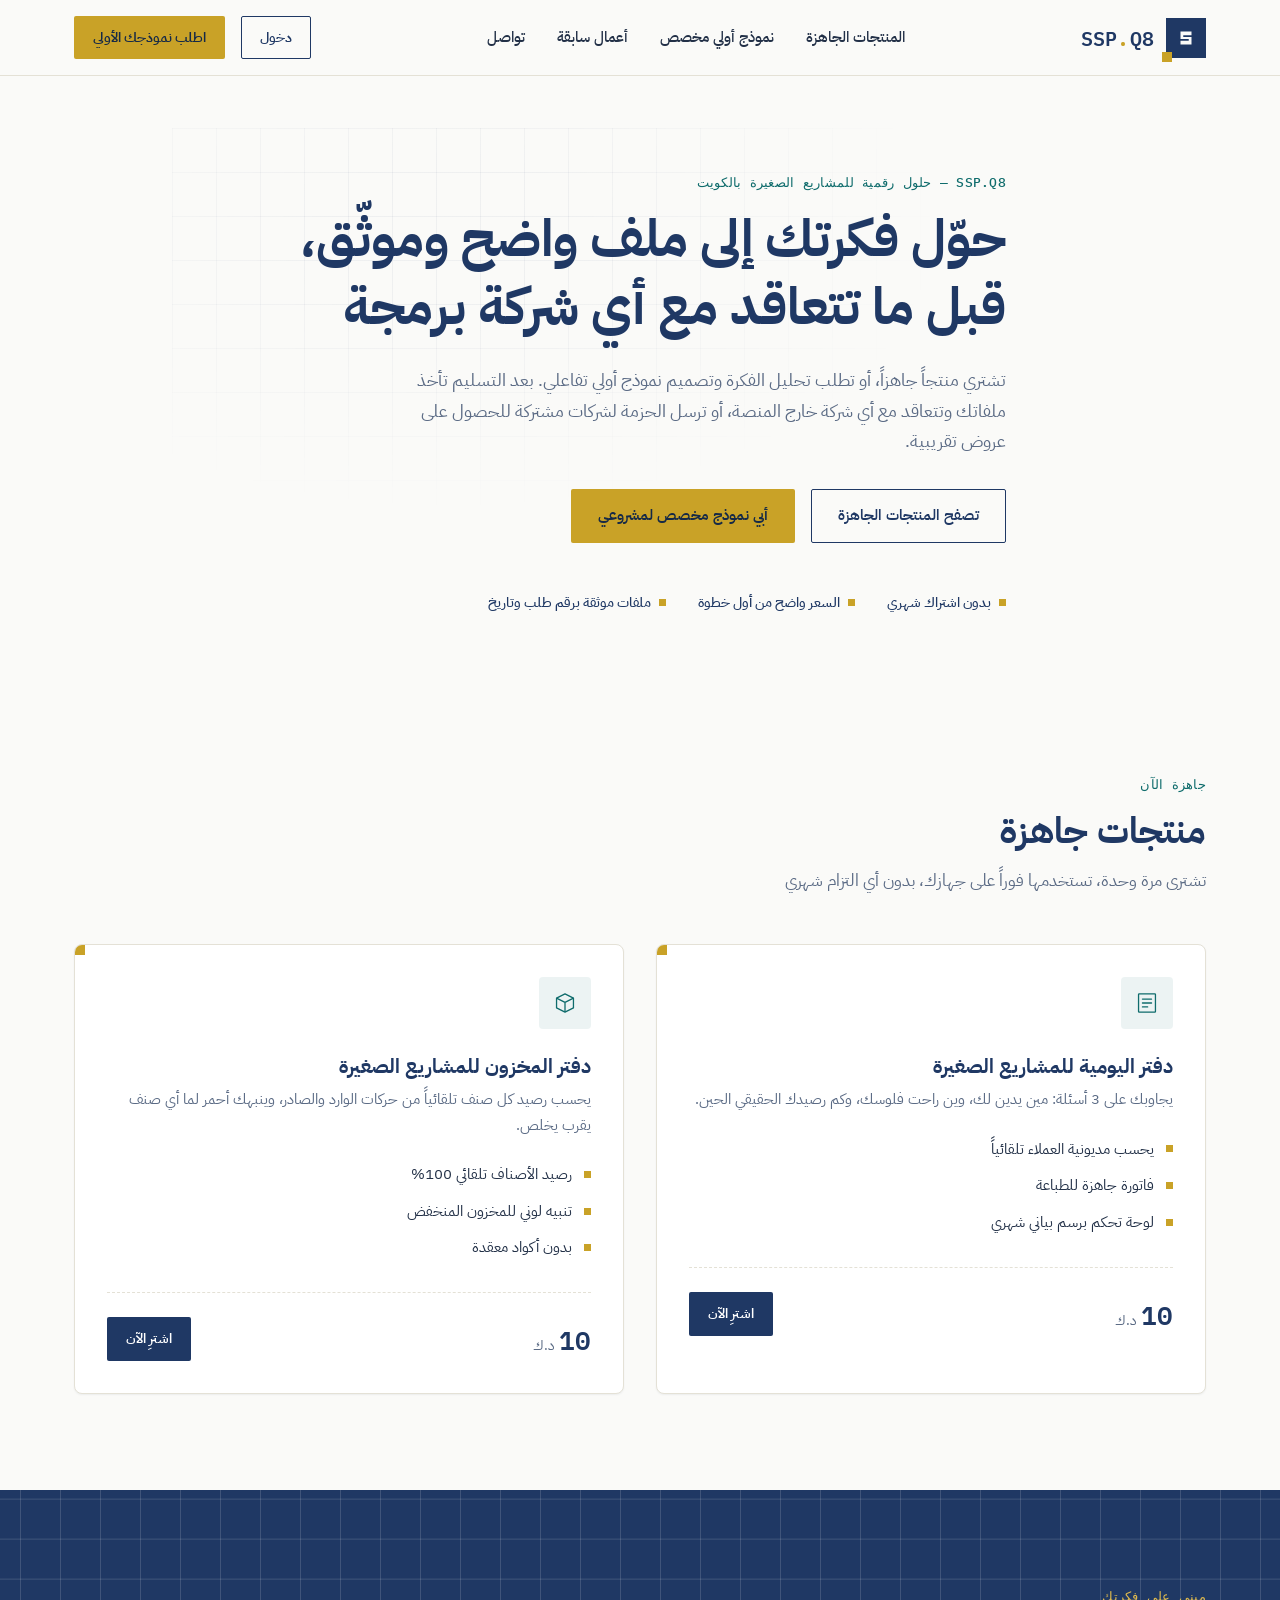
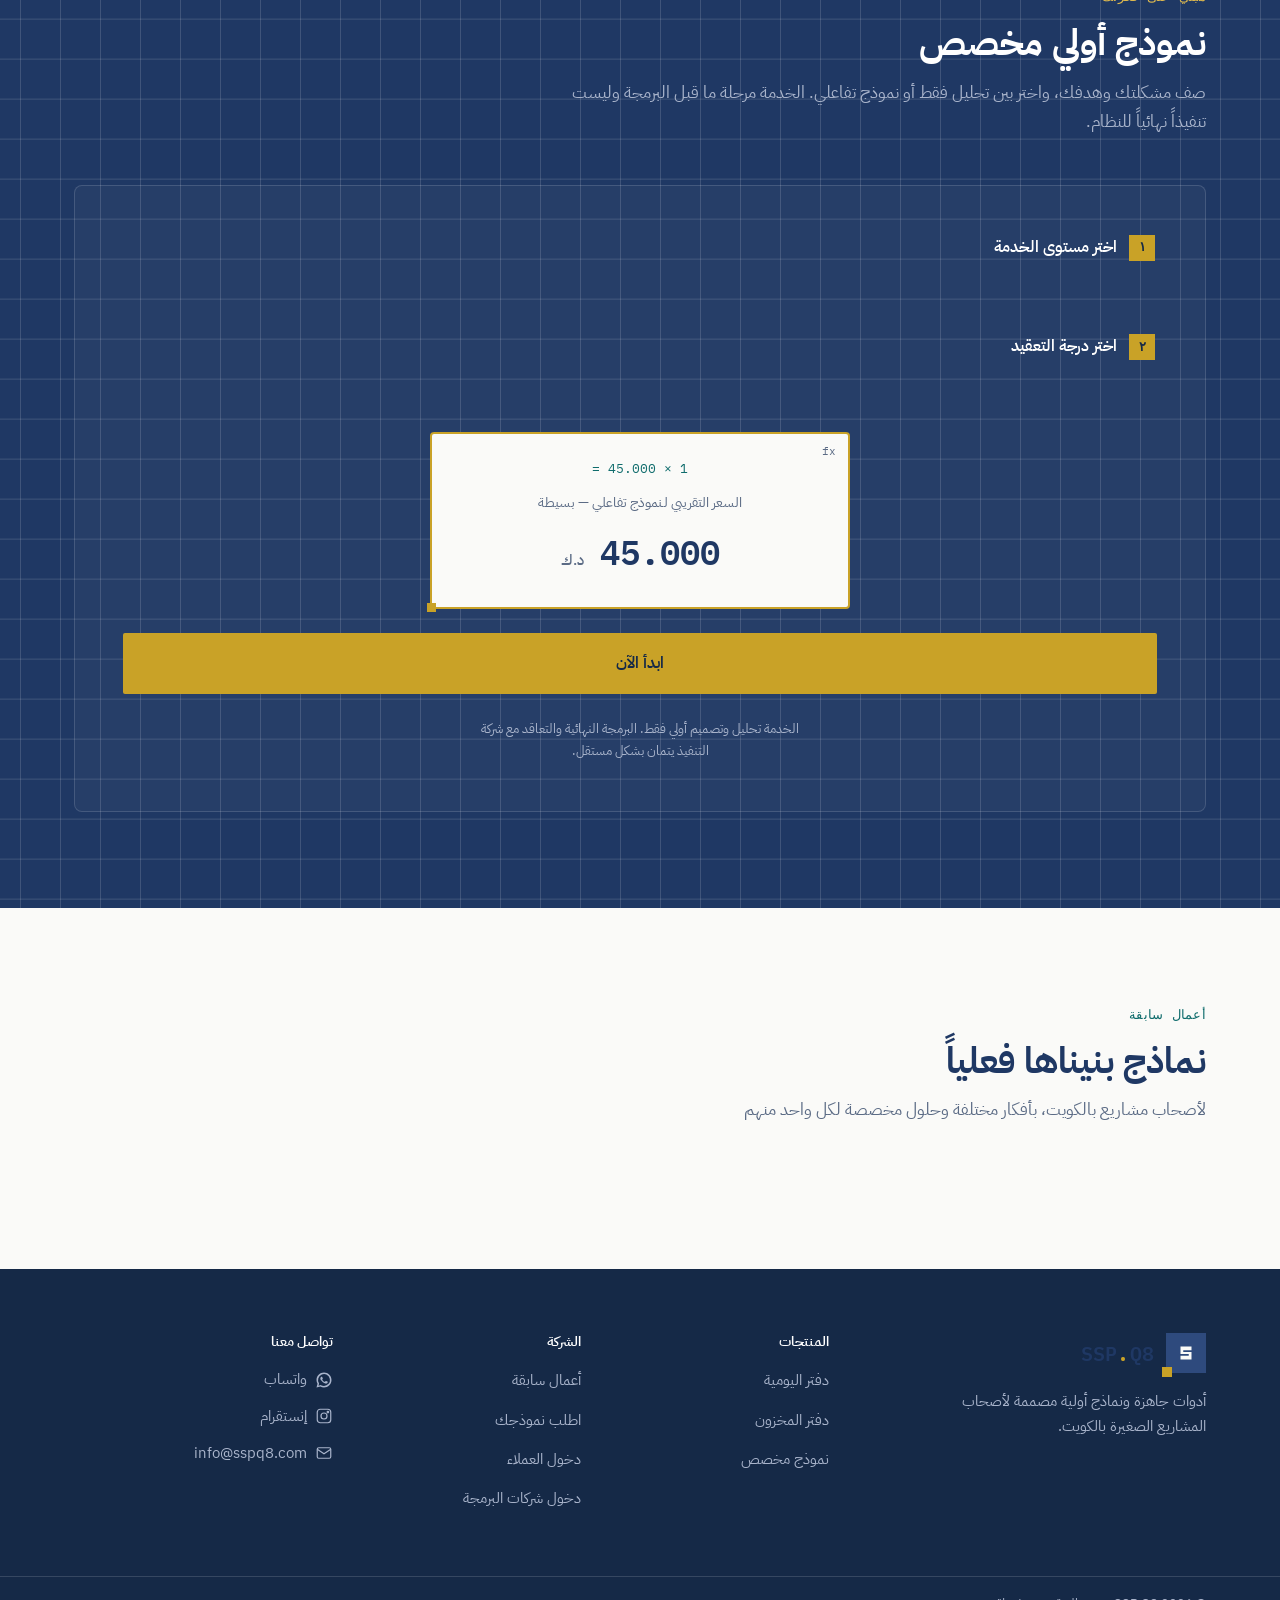
==== commit c208c35e: "Add files via upload" ====
--- a/index.html
+++ b/index.html
@@ -61,13 +61,12 @@
         <p class="eyebrow reveal">SSP.Q8 — حلول رقمية للمشاريع الصغيرة بالكويت</p>
 
         <h1 class="hero__title reveal">
-          أدوات جاهزة تشتغل من أول يوم،<br>
-          أو نموذج أولي مصمم لفكرتك بالذات
+          حوّل فكرتك إلى ملف واضح وموثّق،<br>
+          قبل ما تتعاقد مع أي شركة برمجة
         </h1>
 
         <p class="hero__subtitle reveal">
-          نوفر لأصحاب المشاريع الصغيرة طريقين واضحين: منتجات إكسل جاهزة تحل مشكلة فورية بدون أي اشتراك شهري،
-          أو نموذج أولي تفاعلي مبني على فكرتك تحديداً — تعرف السعر التقريبي من أول خطوة، قبل ما تلتزم بأي شيء.
+          تشتري منتجاً جاهزاً، أو تطلب تحليل الفكرة وتصميم نموذج أولي تفاعلي. بعد التسليم تأخذ ملفاتك وتتعاقد مع أي شركة خارج المنصة، أو ترسل الحزمة لشركات مشتركة للحصول على عروض تقريبية.
         </p>
 
         <div class="hero__actions reveal">
@@ -78,7 +77,7 @@
         <ul class="hero__points reveal">
           <li><span class="square-bullet" aria-hidden="true"></span>بدون اشتراك شهري</li>
           <li><span class="square-bullet" aria-hidden="true"></span>السعر واضح من أول خطوة</li>
-          <li><span class="square-bullet" aria-hidden="true"></span>تسليم سريع بدون انتظار</li>
+          <li><span class="square-bullet" aria-hidden="true"></span>ملفات موثقة برقم طلب وتاريخ</li>
         </ul>
       </div>
     </section>
@@ -103,7 +102,7 @@
         <div class="section-head reveal">
           <p class="eyebrow eyebrow--light">مبني على فكرتك</p>
           <h2 class="section-title section-title--light">نموذج أولي مخصص</h2>
-          <p class="section-subtitle section-subtitle--light">عندك فكرة نظام؟ جاوب على أسئلة بسيطة، اختر مستوى الخدمة، وشوف السعر التقريبي فوراً.</p>
+          <p class="section-subtitle section-subtitle--light">صف مشكلتك وهدفك، واختر بين تحليل فقط أو نموذج تفاعلي. الخدمة مرحلة ما قبل البرمجة وليست تنفيذاً نهائياً للنظام.</p>
         </div>
 
         <form class="calculator reveal" id="calculatorForm" novalidate>
@@ -140,7 +139,7 @@
             </div>
 
             <a href="#" class="btn btn--gold btn--lg" id="startNowBtn">ابدأ الآن</a>
-            <p class="calc-result__note">السعر تقريبي ويُحدَّد نهائياً بعد مراجعة تفاصيل فكرتك.</p>
+            <p class="calc-result__note">الخدمة تحليل وتصميم أولي فقط. البرمجة النهائية والتعاقد مع شركة التنفيذ يتمان بشكل مستقل.</p>
           </div>
 
         </form>
--- a/style.css
+++ b/style.css
@@ -1,3 +1,4 @@
+
 /* ==========================================================================
    SSP.Q8 — STYLESHEET
    Sections: 1. Root Variables  2. Reset  3. Typography  4. Layout
@@ -852,3 +853,499 @@
   .container { padding-inline: var(--space-4); }
   .calc-result__value { font-size: 28px; }
 }
+
+
+/* ==========================================================================
+   SSP.Q8 — PORTAL STYLESHEET (تسجيل الدخول ولوحات العملاء والشركات)
+   يعتمد على المتغيرات المعرّفة بـ css/style.css، لذا يجب تحميل ذاك الملف أولاً.
+   ========================================================================== */
+
+/* --------------------------------------------------------------------------
+   Demo banner — تنويه أنها نسخة تجريبية
+   -------------------------------------------------------------------------- */
+.demo-banner {
+  background-color: #FBF3DC;
+  border-bottom: 1px solid var(--color-gold);
+  color: var(--color-navy-dark);
+  font-size: 13.5px;
+  text-align: center;
+  padding: var(--space-3) var(--space-4);
+  line-height: 1.6;
+}
+
+.demo-banner strong { color: var(--color-navy); }
+
+/* --------------------------------------------------------------------------
+   Simple page header for portal / dashboards
+   -------------------------------------------------------------------------- */
+.portal-header {
+  background-color: var(--color-bg);
+  border-bottom: 1px solid var(--color-border);
+}
+
+.portal-header__inner {
+  display: flex;
+  align-items: center;
+  justify-content: space-between;
+  gap: var(--space-4);
+  padding-block: var(--space-4);
+  flex-wrap: wrap;
+}
+
+.portal-header__user {
+  display: flex;
+  align-items: center;
+  gap: var(--space-4);
+  flex-wrap: wrap;
+}
+
+.portal-header__name { font-size: 14.5px; font-weight: 600; color: var(--color-navy); }
+.portal-header__role { font-size: 12.5px; color: var(--color-text-muted); }
+
+/* --------------------------------------------------------------------------
+   Login / register card
+   -------------------------------------------------------------------------- */
+.portal-shell {
+  min-height: calc(100vh - 130px);
+  display: flex;
+  align-items: center;
+  justify-content: center;
+  padding: var(--space-7) var(--space-4);
+}
+
+.auth-card {
+  width: 100%;
+  max-width: 440px;
+  background-color: var(--color-white);
+  border: 1px solid var(--color-border);
+  border-radius: var(--radius-lg);
+  padding: var(--space-7);
+  box-shadow: var(--shadow-md);
+}
+
+.auth-card__title {
+  font-size: 22px;
+  margin-bottom: var(--space-2);
+}
+
+.auth-card__subtitle {
+  font-size: 14px;
+  color: var(--color-text-muted);
+  margin-bottom: var(--space-6);
+}
+
+.role-tabs,
+.mode-tabs {
+  display: grid;
+  grid-template-columns: 1fr 1fr;
+  gap: var(--space-2);
+  margin-bottom: var(--space-6);
+}
+
+.role-tabs { background-color: rgba(31, 56, 100, 0.06); padding: 4px; border-radius: var(--radius-md); }
+.mode-tabs { border-bottom: 1px solid var(--color-border); margin-bottom: var(--space-5); }
+
+.role-tab,
+.mode-tab {
+  padding: var(--space-3);
+  font-size: 14px;
+  font-weight: 600;
+  color: var(--color-text-muted);
+  border-radius: var(--radius-sm);
+  transition: color var(--transition-fast), background-color var(--transition-fast);
+}
+
+.role-tab.is-active { background-color: var(--color-navy); color: var(--color-white); }
+
+.mode-tab { border-bottom: 2px solid transparent; padding-block: var(--space-3); }
+.mode-tab.is-active { color: var(--color-navy); border-color: var(--color-gold); }
+
+/* --------------------------------------------------------------------------
+   Forms
+   -------------------------------------------------------------------------- */
+.form-group { margin-bottom: var(--space-5); }
+.form-group:last-of-type { margin-bottom: var(--space-6); }
+
+.form-label {
+  display: block;
+  font-size: 13.5px;
+  font-weight: 600;
+  color: var(--color-navy);
+  margin-bottom: var(--space-2);
+}
+
+.form-label .required { color: var(--color-gold); margin-inline-start: 2px; }
+
+.form-input,
+.form-textarea,
+.form-select {
+  width: 100%;
+  padding: 12px var(--space-4);
+  font-family: var(--font-arabic);
+  font-size: 14.5px;
+  color: var(--color-text);
+  background-color: var(--color-white);
+  border: 1.5px solid var(--color-border);
+  border-radius: var(--radius-sm);
+  transition: border-color var(--transition-fast);
+}
+
+.form-input:focus,
+.form-textarea:focus,
+.form-select:focus {
+  outline: none;
+  border-color: var(--color-teal);
+}
+
+.form-textarea { resize: vertical; min-height: 96px; }
+
+.form-error {
+  display: none;
+  align-items: center;
+  gap: var(--space-2);
+  background-color: #FBEAEA;
+  border-inline-start: 3px solid #C0392B;
+  color: #8B2A20;
+  font-size: 13.5px;
+  padding: var(--space-3) var(--space-4);
+  border-radius: var(--radius-sm);
+  margin-bottom: var(--space-5);
+}
+
+.form-error.is-visible { display: flex; }
+
+.form-hidden { display: none; }
+
+/* --------------------------------------------------------------------------
+   Dashboard shell
+   -------------------------------------------------------------------------- */
+.dashboard {
+  padding-block: var(--space-7);
+}
+
+.dashboard-head {
+  display: flex;
+  align-items: flex-end;
+  justify-content: space-between;
+  gap: var(--space-4);
+  flex-wrap: wrap;
+  margin-bottom: var(--space-6);
+}
+
+.dashboard-head__title { font-size: 24px; margin-bottom: var(--space-1); }
+.dashboard-head__subtitle { font-size: 14px; color: var(--color-text-muted); }
+
+.dashboard-section { margin-bottom: var(--space-8); }
+
+.dashboard-section__title {
+  font-size: 16px;
+  font-weight: 600;
+  color: var(--color-navy);
+  margin-bottom: var(--space-4);
+  display: flex;
+  align-items: center;
+  gap: var(--space-2);
+}
+
+/* --------------------------------------------------------------------------
+   Subscription badge / toggle
+   -------------------------------------------------------------------------- */
+.subscription-box {
+  display: flex;
+  align-items: center;
+  justify-content: space-between;
+  gap: var(--space-4);
+  flex-wrap: wrap;
+  background-color: var(--color-white);
+  border: 1px solid var(--color-border);
+  border-radius: var(--radius-md);
+  padding: var(--space-5);
+  margin-bottom: var(--space-6);
+}
+
+.subscription-box__text { font-size: 14px; color: var(--color-text-muted); }
+.subscription-box__text strong { color: var(--color-navy); }
+
+.subscription-badge {
+  display: inline-flex;
+  align-items: center;
+  gap: 6px;
+  font-family: var(--font-mono);
+  font-size: 12.5px;
+  font-weight: 600;
+  padding: 5px 12px;
+  border-radius: 999px;
+}
+
+.subscription-badge--active { background-color: rgba(15, 108, 108, 0.12); color: var(--color-teal); }
+.subscription-badge--inactive { background-color: rgba(192, 57, 43, 0.1); color: #C0392B; }
+
+/* --------------------------------------------------------------------------
+   Request list / cards
+   -------------------------------------------------------------------------- */
+.request-list { display: flex; flex-direction: column; gap: var(--space-4); }
+
+.request-card {
+  background-color: var(--color-white);
+  border: 1px solid var(--color-border);
+  border-radius: var(--radius-md);
+  padding: var(--space-5);
+  display: flex;
+  align-items: flex-start;
+  justify-content: space-between;
+  gap: var(--space-4);
+  flex-wrap: wrap;
+}
+
+.request-card__main { flex: 1 1 260px; }
+
+.request-card__title { font-size: 15.5px; font-weight: 600; color: var(--color-navy); margin-bottom: var(--space-1); }
+
+.request-card__meta {
+  display: flex;
+  flex-wrap: wrap;
+  gap: var(--space-3);
+  font-size: 12.5px;
+  color: var(--color-text-muted);
+  margin-bottom: var(--space-2);
+}
+
+.request-card__desc { font-size: 13.5px; color: var(--color-text-muted); }
+
+.request-card__price { font-family: var(--font-mono); font-weight: 600; color: var(--color-navy); }
+
+.request-card__side {
+  display: flex;
+  flex-direction: column;
+  align-items: flex-end;
+  gap: var(--space-3);
+}
+
+.status-badge {
+  font-size: 12px;
+  font-weight: 600;
+  padding: 4px 12px;
+  border-radius: 999px;
+  white-space: nowrap;
+}
+
+.status-badge--open { background-color: rgba(201, 162, 39, 0.14); color: #8A6D14; }
+.status-badge--progress { background-color: rgba(15, 108, 108, 0.14); color: var(--color-teal); }
+.status-badge--done { background-color: rgba(46, 125, 50, 0.12); color: #2E7D32; }
+
+.empty-state {
+  text-align: center;
+  padding: var(--space-7) var(--space-5);
+  border: 1px dashed var(--color-border);
+  border-radius: var(--radius-md);
+  color: var(--color-text-muted);
+  font-size: 14px;
+}
+
+/* --------------------------------------------------------------------------
+   Modal (طلب عرض سعر جديد)
+   -------------------------------------------------------------------------- */
+.modal-overlay {
+  position: fixed;
+  inset: 0;
+  background-color: rgba(21, 41, 71, 0.55);
+  display: flex;
+  align-items: center;
+  justify-content: center;
+  padding: var(--space-4);
+  z-index: 400;
+  opacity: 0;
+  visibility: hidden;
+  transition: opacity var(--transition-base), visibility var(--transition-base);
+}
+
+.modal-overlay.is-open { opacity: 1; visibility: visible; }
+
+.modal {
+  width: 100%;
+  max-width: 520px;
+  max-height: 90vh;
+  overflow-y: auto;
+  background-color: var(--color-white);
+  border-radius: var(--radius-lg);
+  padding: var(--space-7);
+  box-shadow: var(--shadow-lg);
+  transform: translateY(12px);
+  transition: transform var(--transition-base);
+}
+
+.modal-overlay.is-open .modal { transform: translateY(0); }
+
+.modal__head {
+  display: flex;
+  align-items: flex-start;
+  justify-content: space-between;
+  gap: var(--space-4);
+  margin-bottom: var(--space-2);
+}
+
+.modal__title { font-size: 19px; }
+
+.modal__close {
+  width: 32px;
+  height: 32px;
+  display: flex;
+  align-items: center;
+  justify-content: center;
+  color: var(--color-text-muted);
+  font-size: 20px;
+  flex-shrink: 0;
+}
+.modal__close:hover { color: var(--color-navy); }
+
+.modal__desc { font-size: 13.5px; color: var(--color-text-muted); margin-bottom: var(--space-6); }
+
+.modal__price-preview {
+  background-color: var(--color-bg);
+  border: 1px dashed var(--color-border);
+  border-radius: var(--radius-sm);
+  padding: var(--space-4);
+  margin-bottom: var(--space-6);
+  display: flex;
+  align-items: center;
+  justify-content: space-between;
+  font-size: 14px;
+}
+
+.modal__price-preview strong { font-family: var(--font-mono); font-size: 18px; color: var(--color-navy); }
+
+.modal__actions { display: flex; gap: var(--space-3); }
+.modal__actions .btn { flex: 1; }
+
+/* --------------------------------------------------------------------------
+   File upload (admin) / file chips (download list)
+   -------------------------------------------------------------------------- */
+.file-drop {
+  border: 1.5px dashed var(--color-border);
+  border-radius: var(--radius-md);
+  padding: var(--space-5);
+  text-align: center;
+  cursor: pointer;
+  transition: border-color var(--transition-fast), background-color var(--transition-fast);
+}
+.file-drop:hover,
+.file-drop.is-dragover { border-color: var(--color-teal); background-color: rgba(15, 108, 108, 0.04); }
+.file-drop input[type="file"] { display: none; }
+.file-drop__text { font-size: 13.5px; color: var(--color-text-muted); }
+.file-drop__hint { font-size: 12px; color: var(--color-text-muted); margin-top: 4px; }
+
+.file-pending-list { display: flex; flex-direction: column; gap: var(--space-2); margin-top: var(--space-4); }
+
+.file-chip {
+  display: flex;
+  align-items: center;
+  justify-content: space-between;
+  gap: var(--space-3);
+  background-color: var(--color-bg);
+  border: 1px solid var(--color-border);
+  border-radius: var(--radius-sm);
+  padding: var(--space-2) var(--space-3);
+  font-size: 13px;
+}
+
+.file-chip__name { color: var(--color-navy); font-weight: 500; overflow: hidden; text-overflow: ellipsis; white-space: nowrap; }
+.file-chip__size { font-family: var(--font-mono); font-size: 11.5px; color: var(--color-text-muted); flex-shrink: 0; }
+.file-chip__remove { color: #C0392B; font-size: 16px; flex-shrink: 0; }
+
+.download-chip {
+  display: inline-flex;
+  align-items: center;
+  gap: var(--space-2);
+  background-color: rgba(15, 108, 108, 0.08);
+  color: var(--color-teal);
+  border: 1px solid rgba(15, 108, 108, 0.3);
+  border-radius: var(--radius-sm);
+  padding: var(--space-2) var(--space-4);
+  font-size: 13px;
+  font-weight: 600;
+  margin-inline-end: var(--space-2);
+  margin-bottom: var(--space-2);
+  transition: background-color var(--transition-fast);
+}
+.download-chip:hover { background-color: rgba(15, 108, 108, 0.16); }
+
+/* --------------------------------------------------------------------------
+   Order timeline / progress
+   -------------------------------------------------------------------------- */
+.order-progress {
+  display: flex;
+  align-items: center;
+  gap: 6px;
+  margin-bottom: var(--space-3);
+}
+.order-progress__step {
+  flex: 1;
+  height: 4px;
+  background-color: var(--color-border);
+  border-radius: 999px;
+}
+.order-progress__step.is-done { background-color: var(--color-gold); }
+
+/* --------------------------------------------------------------------------
+   Admin table-ish list
+   -------------------------------------------------------------------------- */
+.admin-order-card {
+  background-color: var(--color-white);
+  border: 1px solid var(--color-border);
+  border-radius: var(--radius-md);
+  padding: var(--space-5);
+  margin-bottom: var(--space-4);
+}
+
+.admin-order-card__head {
+  display: flex;
+  align-items: flex-start;
+  justify-content: space-between;
+  gap: var(--space-4);
+  flex-wrap: wrap;
+  margin-bottom: var(--space-3);
+}
+
+.admin-order-card__client { font-size: 12.5px; color: var(--color-text-muted); }
+
+.admin-order-card__actions {
+  display: flex;
+  flex-wrap: wrap;
+  gap: var(--space-3);
+  align-items: flex-end;
+  margin-top: var(--space-4);
+  padding-top: var(--space-4);
+  border-top: 1px dashed var(--color-border);
+}
+
+/* --------------------------------------------------------------------------
+   Target company picker (client forwarding a paid order to companies)
+   -------------------------------------------------------------------------- */
+.target-options { display: flex; flex-direction: column; gap: var(--space-3); margin-bottom: var(--space-5); }
+
+.target-option {
+  display: flex;
+  align-items: center;
+  gap: var(--space-3);
+  border: 1.5px solid var(--color-border);
+  border-radius: var(--radius-sm);
+  padding: var(--space-3) var(--space-4);
+  cursor: pointer;
+  transition: border-color var(--transition-fast), background-color var(--transition-fast);
+}
+.target-option:has(input:checked) { border-color: var(--color-teal); background-color: rgba(15, 108, 108, 0.05); }
+.target-option input { accent-color: var(--color-teal); }
+
+/* --------------------------------------------------------------------------
+   Responsive
+   -------------------------------------------------------------------------- */
+@media (max-width: 640px) {
+  .request-card { flex-direction: column; }
+  .request-card__side { align-items: flex-start; width: 100%; }
+  .subscription-box { flex-direction: column; align-items: flex-start; }
+  .admin-order-card__actions { flex-direction: column; align-items: stretch; }
+}
+
+
+.view[hidden] { display: none; }
+  
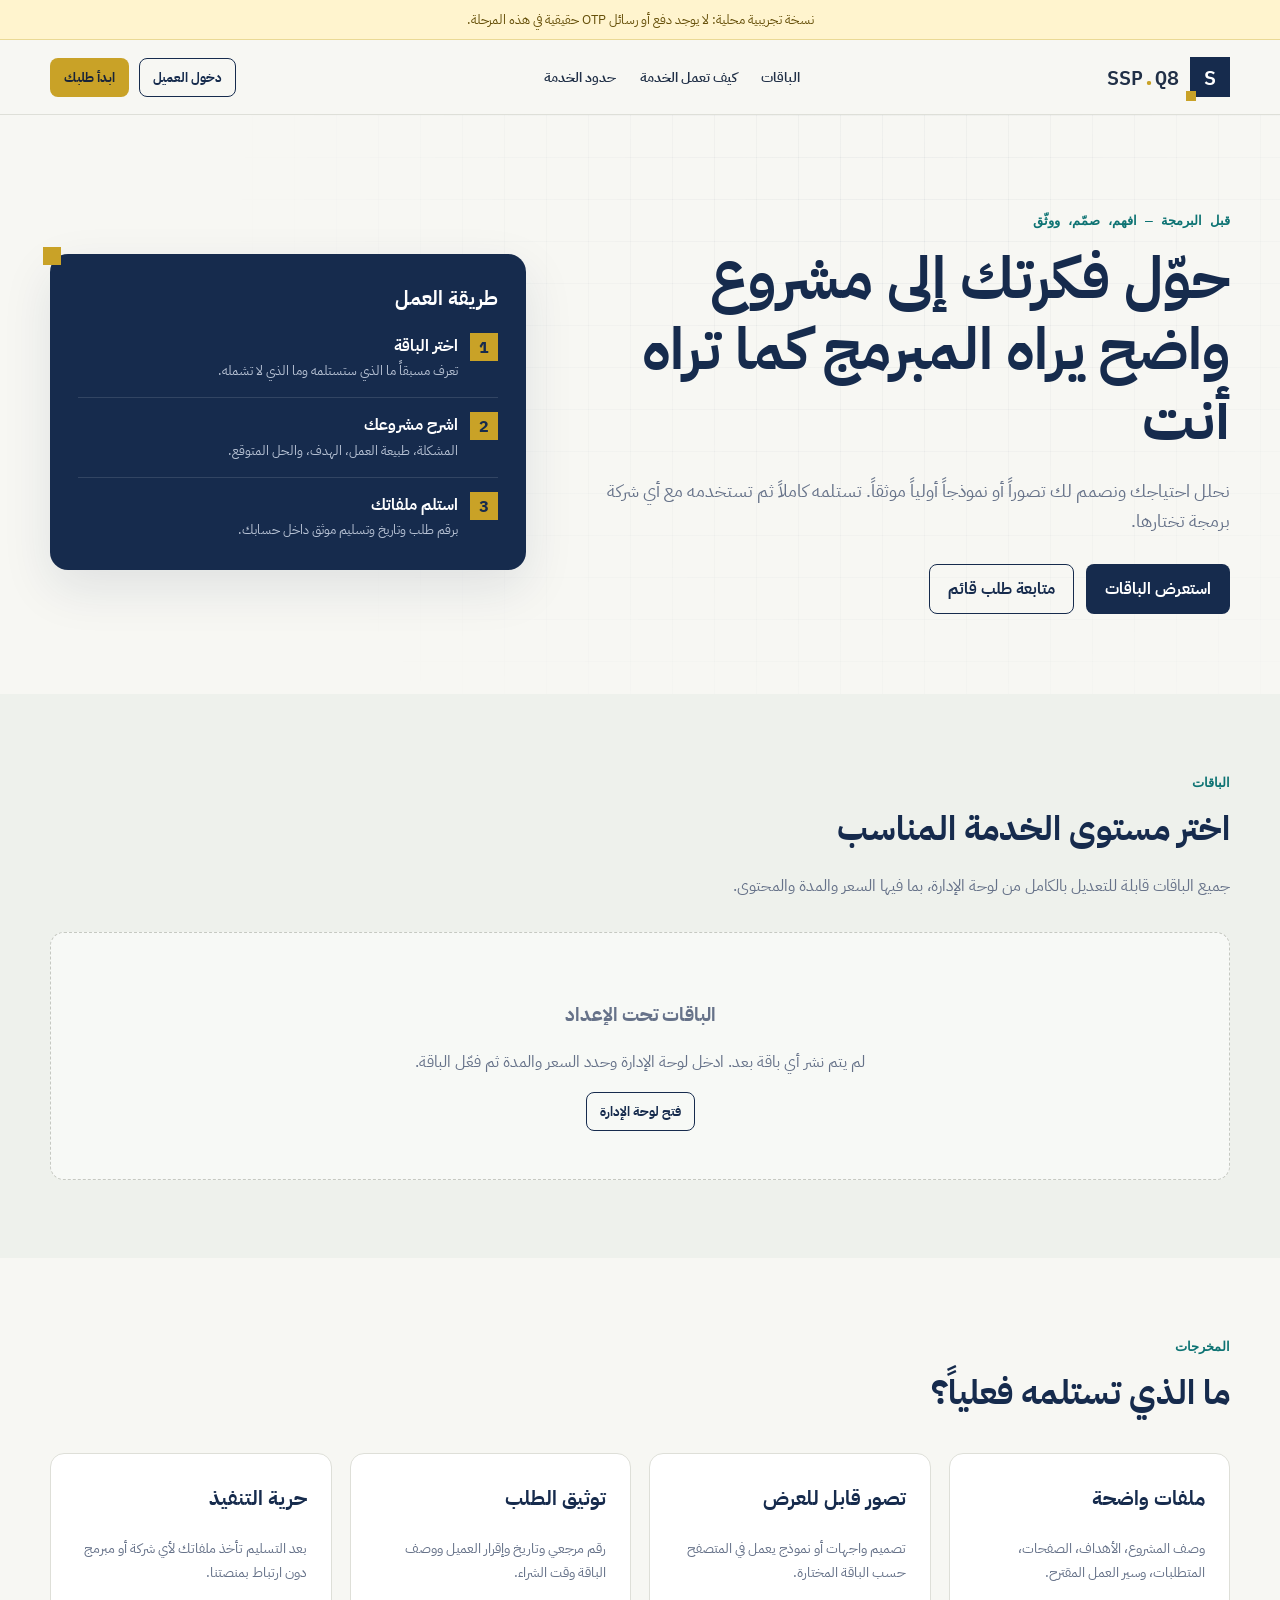
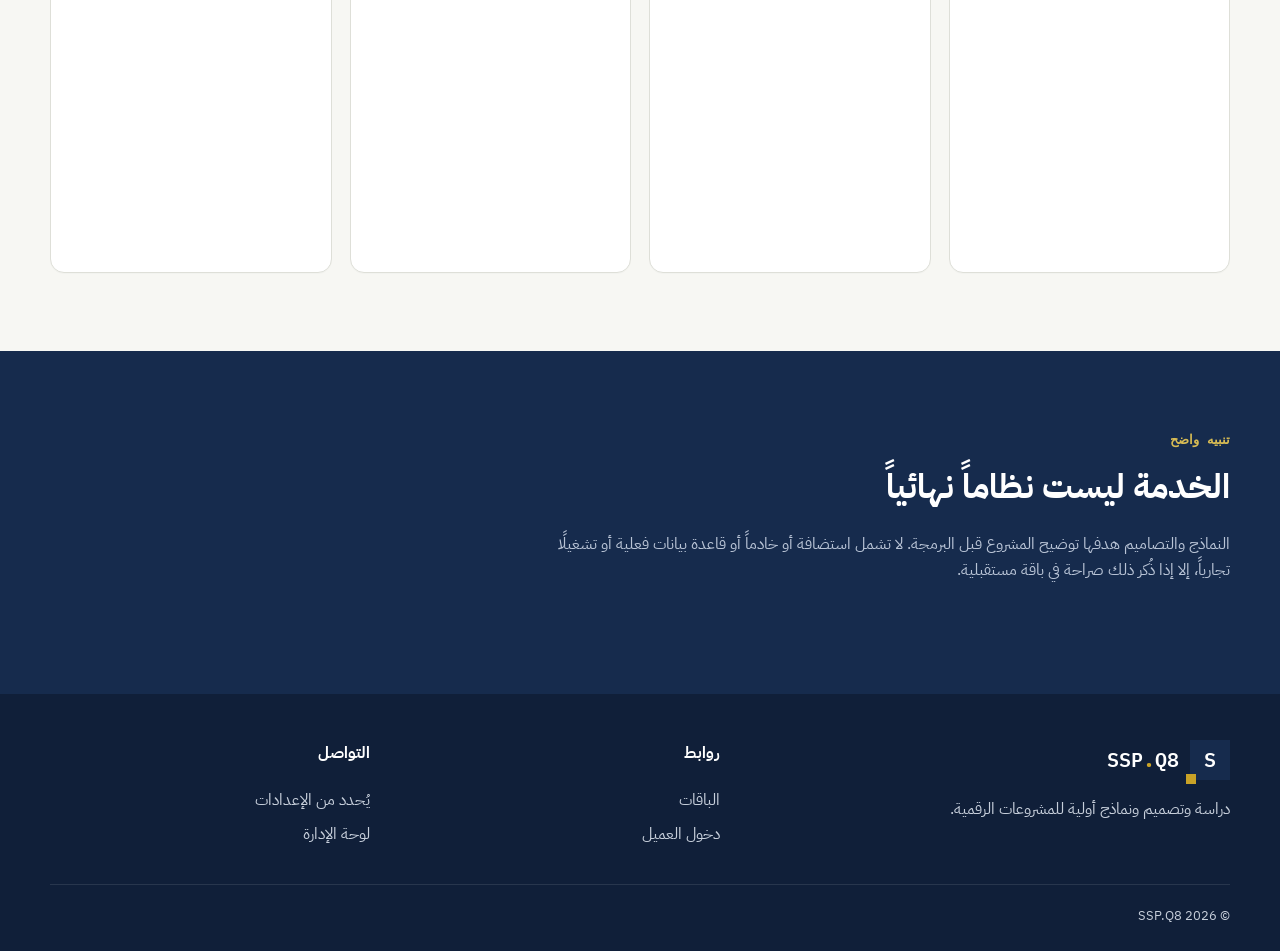
==== commit 620264b7: "Add files via upload" ====
--- a/index.html
+++ b/index.html
@@ -1,241 +1,10 @@
-<!DOCTYPE html>
-<html lang="ar" dir="rtl">
-<head>
-  <meta charset="UTF-8">
-  <meta name="viewport" content="width=device-width, initial-scale=1.0">
-  <title>SSP.Q8 — أدوات جاهزة ونماذج أولية لمشاريعك</title>
-  <meta name="description" content="SSP.Q8 تبيع منتجات إكسل جاهزة تشتغل من أول يوم بدون اشتراك، وتبني نماذج أولية تفاعلية مخصصة لفكرتك مع سعر واضح قبل أي التزام.">
-
-  <link rel="preconnect" href="https://fonts.googleapis.com">
-  <link rel="preconnect" href="https://fonts.gstatic.com" crossorigin>
-  <link href="https://fonts.googleapis.com/css2?family=IBM+Plex+Sans+Arabic:wght@400;500;600;700&family=IBM+Plex+Mono:wght@400;500;600;700&display=swap" rel="stylesheet">
-
-  <link rel="stylesheet" href="style.css">
-</head>
-<body>
-
-  <!-- زر تخطي للوصول السريع -->
-  <a class="skip-link" href="#main">تخطي إلى المحتوى</a>
-
-  <!-- الترويسة -->
-  <header class="site-header" id="top">
-    <div class="container site-header__inner">
-      <a href="#top" class="brand" aria-label="SSP.Q8 - الصفحة الرئيسية">
-        <span class="brand__mark" aria-hidden="true">
-          <svg viewBox="0 0 24 24" class="brand__mark-svg">
-            <path d="M6 5H18V9H9V11H18V19H6V15H15V13H6V5Z" fill="#FAFAF8"></path>
-          </svg>
-          <span class="brand__dot"></span>
-        </span>
-        <span class="brand__name">SSP<span class="brand__dot-text">.</span>Q8</span>
-      </a>
-
-      <nav class="main-nav" id="main-nav" aria-label="التنقل الرئيسي">
-        <ul class="main-nav__list">
-          <li><a href="#products">المنتجات الجاهزة</a></li>
-          <li><a href="#custom">نموذج أولي مخصص</a></li>
-          <li><a href="#portfolio">أعمال سابقة</a></li>
-          <li><a href="#contact">تواصل</a></li>
-        </ul>
-      </nav>
-
-      <div class="site-header__actions">
-        <a href="portal.html" class="btn btn--outline btn--sm">دخول</a>
-        <a href="#custom" class="btn btn--gold btn--sm site-header__cta">اطلب نموذجك الأولي</a>
-        <button class="nav-toggle" id="navToggle" aria-expanded="false" aria-controls="main-nav" aria-label="فتح قائمة التنقل">
-          <span class="nav-toggle__bar"></span>
-          <span class="nav-toggle__bar"></span>
-          <span class="nav-toggle__bar"></span>
-        </button>
-      </div>
-    </div>
-  </header>
-
-  <main id="main">
-
-    <!-- Hero -->
-    <section class="hero">
-      <div class="container hero__inner">
-        <div class="hero__grid-bg" aria-hidden="true"></div>
-
-        <p class="eyebrow reveal">SSP.Q8 — حلول رقمية للمشاريع الصغيرة بالكويت</p>
-
-        <h1 class="hero__title reveal">
-          حوّل فكرتك إلى ملف واضح وموثّق،<br>
-          قبل ما تتعاقد مع أي شركة برمجة
-        </h1>
-
-        <p class="hero__subtitle reveal">
-          تشتري منتجاً جاهزاً، أو تطلب تحليل الفكرة وتصميم نموذج أولي تفاعلي. بعد التسليم تأخذ ملفاتك وتتعاقد مع أي شركة خارج المنصة، أو ترسل الحزمة لشركات مشتركة للحصول على عروض تقريبية.
-        </p>
-
-        <div class="hero__actions reveal">
-          <a href="#products" class="btn btn--outline">تصفح المنتجات الجاهزة</a>
-          <a href="#custom" class="btn btn--gold">أبي نموذج مخصص لمشروعي</a>
-        </div>
-
-        <ul class="hero__points reveal">
-          <li><span class="square-bullet" aria-hidden="true"></span>بدون اشتراك شهري</li>
-          <li><span class="square-bullet" aria-hidden="true"></span>السعر واضح من أول خطوة</li>
-          <li><span class="square-bullet" aria-hidden="true"></span>ملفات موثقة برقم طلب وتاريخ</li>
-        </ul>
-      </div>
-    </section>
-
-    <!-- المنتجات الجاهزة -->
-    <section class="section" id="products">
-      <div class="container">
-        <div class="section-head reveal">
-          <p class="eyebrow">جاهزة الآن</p>
-          <h2 class="section-title">منتجات جاهزة</h2>
-          <p class="section-subtitle">تشترى مرة وحدة، تستخدمها فوراً على جهازك، بدون أي التزام شهري</p>
-        </div>
-
-        <!-- تُبنى بطاقات المنتجات تلقائياً من js/content.js -->
-        <div class="product-grid" id="productsGrid"></div>
-      </div>
-    </section>
-
-    <!-- نموذج أولي مخصص -->
-    <section class="section section--dark" id="custom">
-      <div class="container">
-        <div class="section-head reveal">
-          <p class="eyebrow eyebrow--light">مبني على فكرتك</p>
-          <h2 class="section-title section-title--light">نموذج أولي مخصص</h2>
-          <p class="section-subtitle section-subtitle--light">صف مشكلتك وهدفك، واختر بين تحليل فقط أو نموذج تفاعلي. الخدمة مرحلة ما قبل البرمجة وليست تنفيذاً نهائياً للنظام.</p>
-        </div>
-
-        <form class="calculator reveal" id="calculatorForm" novalidate>
-
-          <!-- خطوة 1: مستوى الخدمة -->
-          <fieldset class="calc-block">
-            <legend class="calc-block__title"><span class="step-index">١</span> اختر مستوى الخدمة</legend>
-
-            <!-- تُبنى بطاقات المستويات تلقائياً من js/content.js -->
-            <div class="tier-options" id="tierOptions"></div>
-          </fieldset>
-
-          <!-- خطوة 2: درجة التعقيد -->
-          <fieldset class="calc-block">
-            <legend class="calc-block__title"><span class="step-index">٢</span> اختر درجة التعقيد</legend>
-
-            <!-- تُبنى أزرار درجة التعقيد تلقائياً من js/content.js -->
-            <div class="complexity-options" id="complexityOptions"></div>
-          </fieldset>
-
-          <!-- النتيجة -->
-          <div class="calc-result">
-            <div class="calc-result__cell">
-              <span class="calc-result__ref mono" aria-hidden="true">fx</span>
-              <span class="calc-result__formula mono" id="calcFormula">= 45.000 × 1</span>
-              <div class="calc-result__main">
-                <span class="calc-result__label">السعر التقريبي لـ<span id="calcTierName">نموذج تفاعلي</span> — <span id="calcComplexityName">بسيطة</span></span>
-                <span class="calc-result__value">
-                  <span class="mono" id="calcTotal">45.000</span>
-                  <span class="calc-result__currency">د.ك</span>
-                </span>
-              </div>
-              <span class="calc-result__handle" aria-hidden="true"></span>
-            </div>
-
-            <a href="#" class="btn btn--gold btn--lg" id="startNowBtn">ابدأ الآن</a>
-            <p class="calc-result__note">الخدمة تحليل وتصميم أولي فقط. البرمجة النهائية والتعاقد مع شركة التنفيذ يتمان بشكل مستقل.</p>
-          </div>
-
-        </form>
-      </div>
-    </section>
-
-    <!-- أعمال سابقة -->
-    <section class="section" id="portfolio">
-      <div class="container">
-        <div class="section-head reveal">
-          <p class="eyebrow">أعمال سابقة</p>
-          <h2 class="section-title">نماذج بنيناها فعلياً</h2>
-          <p class="section-subtitle">لأصحاب مشاريع بالكويت، بأفكار مختلفة وحلول مخصصة لكل واحد منهم</p>
-        </div>
-
-        <!-- تُبنى بطاقات الأعمال السابقة تلقائياً من js/content.js — أضف عملاً جديداً هناك -->
-        <div class="portfolio-grid" id="portfolioGrid"></div>
-      </div>
-    </section>
-
-  </main>
-
-  <!-- الفوتر -->
-  <footer class="site-footer" id="contact">
-    <div class="container site-footer__inner">
-
-      <div class="site-footer__brand">
-        <a href="#top" class="brand brand--footer" aria-label="SSP.Q8 - الصفحة الرئيسية">
-          <span class="brand__mark" aria-hidden="true">
-            <svg viewBox="0 0 24 24" class="brand__mark-svg">
-              <path d="M6 5H18V9H9V11H18V19H6V15H15V13H6V5Z" fill="#FAFAF8"></path>
-            </svg>
-            <span class="brand__dot"></span>
-          </span>
-          <span class="brand__name">SSP<span class="brand__dot-text">.</span>Q8</span>
-        </a>
-        <p class="site-footer__desc">أدوات جاهزة ونماذج أولية مصممة لأصحاب المشاريع الصغيرة بالكويت.</p>
-      </div>
-
-      <nav class="site-footer__col" aria-label="روابط المنتجات">
-        <h4 class="site-footer__heading">المنتجات</h4>
-        <ul>
-          <li><a href="#products">دفتر اليومية</a></li>
-          <li><a href="#products">دفتر المخزون</a></li>
-          <li><a href="#custom">نموذج مخصص</a></li>
-        </ul>
-      </nav>
-
-      <nav class="site-footer__col" aria-label="روابط عامة">
-        <h4 class="site-footer__heading">الشركة</h4>
-        <ul>
-          <li><a href="#portfolio">أعمال سابقة</a></li>
-          <li><a href="#custom">اطلب نموذجك</a></li>
-          <li><a href="portal.html?role=client">دخول العملاء</a></li>
-          <li><a href="portal.html?role=company">دخول شركات البرمجة</a></li>
-        </ul>
-      </nav>
-
-      <div class="site-footer__col">
-        <h4 class="site-footer__heading">تواصل معنا</h4>
-        <ul class="site-footer__social">
-          <li>
-            <a href="https://wa.me/96500000000" target="_blank" rel="noopener" aria-label="تواصل عبر واتساب">
-              <svg viewBox="0 0 24 24" width="18" height="18" fill="currentColor" aria-hidden="true"><path d="M12 2C6.48 2 2 6.48 2 12c0 1.85.5 3.58 1.38 5.07L2 22l5.06-1.33A9.94 9.94 0 0 0 12 22c5.52 0 10-4.48 10-10S17.52 2 12 2Zm0 18a7.9 7.9 0 0 1-4.03-1.1l-.29-.17-3 .79.8-2.92-.19-.3A7.93 7.93 0 1 1 12 20Zm4.38-5.94c-.24-.12-1.43-.7-1.65-.79-.22-.08-.38-.12-.54.12-.16.24-.62.79-.76.95-.14.16-.28.18-.52.06-.24-.12-1.01-.37-1.92-1.18-.71-.63-1.19-1.42-1.33-1.66-.14-.24-.01-.37.11-.49.11-.11.24-.28.36-.42.12-.14.16-.24.24-.4.08-.16.04-.3-.02-.42-.06-.12-.54-1.3-.74-1.78-.19-.46-.39-.4-.54-.41h-.46c-.16 0-.42.06-.64.3-.22.24-.84.82-.84 2s.86 2.32.98 2.48c.12.16 1.7 2.6 4.13 3.64.58.25 1.03.4 1.38.51.58.18 1.11.16 1.53.1.47-.07 1.43-.58 1.63-1.15.2-.56.2-1.04.14-1.15-.06-.1-.22-.16-.46-.28Z"></path></svg>
-              واتساب
-            </a>
-          </li>
-          <li>
-            <a href="https://instagram.com/sspq8" target="_blank" rel="noopener" aria-label="تابعنا على إنستقرام">
-              <svg viewBox="0 0 24 24" width="18" height="18" fill="none" stroke="currentColor" stroke-width="1.6" aria-hidden="true"><rect x="3" y="3" width="18" height="18" rx="4"></rect><circle cx="12" cy="12" r="4"></circle><circle cx="17.2" cy="6.8" r="1"></circle></svg>
-              إنستقرام
-            </a>
-          </li>
-          <li>
-            <a href="mailto:info@sspq8.com" aria-label="راسلنا عبر الإيميل">
-              <svg viewBox="0 0 24 24" width="18" height="18" fill="none" stroke="currentColor" stroke-width="1.6" aria-hidden="true"><rect x="3" y="5" width="18" height="14" rx="2"></rect><path d="M3 7l9 6 9-6"></path></svg>
-              info@sspq8.com
-            </a>
-          </li>
-        </ul>
-      </div>
-
-    </div>
-
-    <div class="site-footer__bottom">
-      <div class="container site-footer__bottom-inner">
-        <p>© <span id="year">2026</span> SSP.Q8. جميع الحقوق محفوظة.</p>
-      </div>
-    </div>
-  </footer>
-
-  <!-- حاوية الإشعارات -->
-  <div class="toast-container" id="toastContainer" aria-live="polite" aria-atomic="true"></div>
-
-  <script src="content.js"></script>
-  <script src="products.js"></script>
-  <script src="script.js"></script>
-</body>
-</html>
+<!doctype html><html lang="ar" dir="rtl"><head><meta charset="utf-8"><meta name="viewport" content="width=device-width,initial-scale=1"><title>SSP.Q8 — حوّل فكرتك إلى نموذج واضح قبل البرمجة</title><meta name="description" content="دراسة وتصميم ونماذج أولية موثقة تساعدك قبل التعاقد مع شركة برمجة."><link rel="stylesheet" href="styles.css"></head><body>
+<div class="demo-banner">نسخة تجريبية محلية: لا يوجد دفع أو رسائل OTP حقيقية في هذه المرحلة.</div>
+<header class="site-header"><div class="container header-inner"><a class="brand" href="index.html"><span class="brand-mark">S</span><span class="brand-name">SSP<b>.</b>Q8</span></a><nav class="nav"><a href="#packages">الباقات</a><a href="#how">كيف تعمل الخدمة</a><a href="#scope">حدود الخدمة</a></nav><div class="header-actions"><a class="btn btn-outline btn-sm" href="login.html">دخول العميل</a><a class="btn btn-gold btn-sm" href="#packages">ابدأ طلبك</a></div></div></header>
+<main>
+<section class="hero"><div class="container hero-grid"><div><div class="eyebrow">قبل البرمجة — افهم، صمّم، ووثّق</div><h1>حوّل فكرتك إلى مشروع واضح يراه المبرمج كما تراه أنت</h1><p>نحلل احتياجك ونصمم لك تصوراً أو نموذجاً أولياً موثقاً. تستلمه كاملاً ثم تستخدمه مع أي شركة برمجة تختارها.</p><div class="hero-actions"><a class="btn btn-primary" href="#packages">استعرض الباقات</a><a class="btn btn-outline" href="login.html">متابعة طلب قائم</a></div></div><aside class="hero-card"><h3>طريقة العمل</h3><div class="hero-steps"><div class="hero-step"><span class="step-no">1</span><div><b>اختر الباقة</b><small>تعرف مسبقاً ما الذي ستستلمه وما الذي لا تشمله.</small></div></div><div class="hero-step"><span class="step-no">2</span><div><b>اشرح مشروعك</b><small>المشكلة، طبيعة العمل، الهدف، والحل المتوقع.</small></div></div><div class="hero-step"><span class="step-no">3</span><div><b>استلم ملفاتك</b><small>برقم طلب وتاريخ وتسليم موثق داخل حسابك.</small></div></div></div></aside></div></section>
+<section class="section section-soft" id="packages"><div class="container"><div class="section-head"><div class="eyebrow">الباقات</div><h2>اختر مستوى الخدمة المناسب</h2><p>جميع الباقات قابلة للتعديل بالكامل من لوحة الإدارة، بما فيها السعر والمدة والمحتوى.</p></div><div id="packagesGrid" class="packages-grid"></div><div id="packagesEmpty" class="empty-state hidden"><h3>الباقات تحت الإعداد</h3><p>لم يتم نشر أي باقة بعد. ادخل لوحة الإدارة وحدد السعر والمدة ثم فعّل الباقة.</p><a href="admin.html" class="btn btn-outline btn-sm">فتح لوحة الإدارة</a></div></div></section>
+<section class="section" id="how"><div class="container"><div class="section-head"><div class="eyebrow">المخرجات</div><h2>ما الذي تستلمه فعلياً؟</h2></div><div class="packages-grid"><article class="package-card"><h3>ملفات واضحة</h3><p class="package-desc">وصف المشروع، الأهداف، الصفحات، المتطلبات، وسير العمل المقترح.</p></article><article class="package-card"><h3>تصور قابل للعرض</h3><p class="package-desc">تصميم واجهات أو نموذج يعمل في المتصفح حسب الباقة المختارة.</p></article><article class="package-card"><h3>توثيق الطلب</h3><p class="package-desc">رقم مرجعي وتاريخ وإقرار العميل ووصف الباقة وقت الشراء.</p></article><article class="package-card"><h3>حرية التنفيذ</h3><p class="package-desc">بعد التسليم تأخذ ملفاتك لأي شركة أو مبرمج دون ارتباط بمنصتنا.</p></article></div></div></section>
+<section class="section section-dark" id="scope"><div class="container"><div class="section-head"><div class="eyebrow" style="color:#d7bb54">تنبيه واضح</div><h2>الخدمة ليست نظاماً نهائياً</h2><p>النماذج والتصاميم هدفها توضيح المشروع قبل البرمجة. لا تشمل استضافة أو خادماً أو قاعدة بيانات فعلية أو تشغيلًا تجارياً، إلا إذا ذُكر ذلك صراحة في باقة مستقبلية.</p></div></div></section>
+</main><footer class="footer"><div class="container"><div class="footer-grid"><div><div class="brand"><span class="brand-mark">S</span><span class="brand-name" style="color:white">SSP<b>.</b>Q8</span></div><p>دراسة وتصميم ونماذج أولية للمشروعات الرقمية.</p></div><div><h4>روابط</h4><a href="#packages">الباقات</a><a href="login.html">دخول العميل</a></div><div><h4>التواصل</h4><span id="footerContact">يُحدد من الإعدادات</span><a href="admin.html">لوحة الإدارة</a></div></div><div class="footer-bottom">© <span id="year"></span> SSP.Q8</div></div></footer>
+<script src="db.js"></script><script src="shared.js"></script><script src="index.js"></script></body></html>
--- a/styles.css
+++ b/styles.css
@@ -0,0 +1,21 @@
+@import url('https://fonts.googleapis.com/css2?family=IBM+Plex+Sans+Arabic:wght@400;500;600;700&family=IBM+Plex+Mono:wght@500;600&display=swap');
+
+:root{
+  --navy:#162b4d;--navy-2:#213c68;--teal:#0d7373;--gold:#c9a227;
+  --bg:#f7f7f3;--card:#fff;--text:#213047;--muted:#667289;--line:#dedfd8;
+  --success:#18794e;--warning:#a15c00;--danger:#b42318;--info:#2463a7;
+  --shadow:0 18px 50px rgba(22,43,77,.10);--shadow-sm:0 6px 22px rgba(22,43,77,.08);
+  --radius:14px;--radius-sm:9px;--container:1180px;
+}
+*{box-sizing:border-box}html{scroll-behavior:smooth}body{margin:0;font-family:'IBM Plex Sans Arabic',sans-serif;background:var(--bg);color:var(--text);line-height:1.65}button,input,textarea,select{font:inherit}button{cursor:pointer}a{color:inherit;text-decoration:none}img,svg{max-width:100%}.hidden{display:none!important}.mono{font-family:'IBM Plex Mono',monospace;direction:ltr;unicode-bidi:isolate}.container{width:min(var(--container),calc(100% - 32px));margin:auto}.muted{color:var(--muted)}.danger-text{color:var(--danger)}.success-text{color:var(--success)}
+.demo-banner{background:#fff4ce;border-bottom:1px solid #ead995;padding:9px 16px;text-align:center;font-size:13px;color:#66500a}.site-header{position:sticky;top:0;z-index:30;background:rgba(247,247,243,.94);backdrop-filter:blur(12px);border-bottom:1px solid var(--line)}.header-inner{height:74px;display:flex;align-items:center;justify-content:space-between;gap:20px}.brand{display:flex;align-items:center;gap:11px;font-family:'IBM Plex Mono',monospace;font-weight:600}.brand-mark{position:relative;width:40px;height:40px;background:var(--navy);display:grid;place-items:center;color:white;font-size:20px}.brand-mark:after{content:'';position:absolute;width:10px;height:10px;background:var(--gold);bottom:-4px;left:-4px}.brand-name{font-size:20px}.brand-name b{color:var(--gold)}.nav{display:flex;align-items:center;gap:24px;font-size:14px;font-weight:600}.header-actions{display:flex;align-items:center;gap:10px}
+.btn{border:1px solid transparent;border-radius:8px;padding:11px 18px;font-weight:700;display:inline-flex;align-items:center;justify-content:center;gap:8px;transition:.18s ease;min-height:44px}.btn:hover{transform:translateY(-1px)}.btn-primary{background:var(--navy);color:white}.btn-primary:hover{background:var(--navy-2);box-shadow:var(--shadow-sm)}.btn-gold{background:var(--gold);color:#18243a}.btn-outline{background:transparent;border-color:var(--navy);color:var(--navy)}.btn-ghost{background:#eef0eb;color:var(--text)}.btn-danger{background:#fff1f0;color:var(--danger);border-color:#ffd4d0}.btn-sm{padding:8px 13px;min-height:36px;font-size:13px}.btn-block{width:100%}.btn:disabled{opacity:.45;cursor:not-allowed;transform:none}
+.hero{position:relative;overflow:hidden;padding:95px 0 80px}.hero:before{content:'';position:absolute;inset:0;background-image:linear-gradient(rgba(22,43,77,.045) 1px,transparent 1px),linear-gradient(90deg,rgba(22,43,77,.045) 1px,transparent 1px);background-size:42px 42px;mask-image:radial-gradient(circle at 70% 20%,black,transparent 68%)}.hero-grid{position:relative;display:grid;grid-template-columns:1.15fr .85fr;gap:60px;align-items:center}.eyebrow{font-family:'IBM Plex Mono',monospace;color:var(--teal);font-size:13px;font-weight:600}.hero h1{font-size:clamp(34px,5vw,58px);line-height:1.22;margin:12px 0 20px;color:var(--navy)}.hero p{font-size:18px;color:var(--muted);max-width:680px}.hero-actions{display:flex;gap:12px;flex-wrap:wrap;margin-top:28px}.hero-card{background:var(--navy);color:white;padding:28px;border-radius:18px;box-shadow:var(--shadow);position:relative}.hero-card:after{content:'';width:18px;height:18px;background:var(--gold);position:absolute;top:-7px;left:-7px}.hero-card h3{margin:0 0 18px;font-size:20px}.hero-steps{display:grid;gap:14px}.hero-step{display:flex;gap:12px;align-items:flex-start;padding-bottom:14px;border-bottom:1px solid rgba(255,255,255,.12)}.hero-step:last-child{border:none;padding-bottom:0}.step-no{width:28px;height:28px;background:var(--gold);color:var(--navy);display:grid;place-items:center;font-family:'IBM Plex Mono',monospace;font-weight:700;flex:0 0 auto}.hero-step small{display:block;color:#b7c2d4;margin-top:2px}
+.section{padding:78px 0}.section-soft{background:#eef1ec}.section-dark{background:var(--navy);color:white}.section-head{max-width:700px;margin-bottom:32px}.section-head h2{font-size:34px;color:var(--navy);margin:8px 0}.section-dark .section-head h2{color:white}.section-head p{color:var(--muted)}.section-dark .section-head p{color:#b9c4d6}.packages-grid{display:grid;grid-template-columns:repeat(4,1fr);gap:18px}.package-card{background:var(--card);border:1px solid var(--line);border-radius:var(--radius);padding:24px;display:flex;flex-direction:column;min-height:420px;box-shadow:0 1px 0 rgba(22,43,77,.02);transition:.2s}.package-card:hover{transform:translateY(-4px);box-shadow:var(--shadow-sm)}.package-card.featured{border-color:var(--gold);position:relative}.package-card.featured:before{content:'مميز';position:absolute;top:12px;left:12px;background:var(--gold);color:var(--navy);font-size:11px;font-weight:700;padding:4px 9px;border-radius:99px}.package-card h3{font-size:20px;color:var(--navy);margin:4px 0 8px}.package-desc{color:var(--muted);font-size:14px;min-height:70px}.package-price{font-family:'IBM Plex Mono',monospace;color:var(--navy);font-weight:600;font-size:28px;margin:18px 0}.package-price small{font-family:'IBM Plex Sans Arabic',sans-serif;font-size:13px;color:var(--muted)}.package-meta{display:flex;gap:8px;flex-wrap:wrap;margin-bottom:16px}.chip{display:inline-flex;align-items:center;padding:5px 9px;border-radius:99px;background:#eef2f0;color:#425168;font-size:12px}.feature-list{display:grid;gap:9px;margin:0 0 20px;padding:0;list-style:none;font-size:13px}.feature-list li{display:flex;gap:8px}.feature-list li:before{content:'✓';color:var(--success);font-weight:700}.package-card .btn{margin-top:auto}.empty-state{border:1px dashed #c6c9c2;border-radius:var(--radius);padding:48px;text-align:center;color:var(--muted);background:rgba(255,255,255,.55)}
+.footer{background:#101f39;color:#c7cfdb;padding:46px 0 24px}.footer-grid{display:grid;grid-template-columns:1.5fr 1fr 1fr;gap:30px}.footer h4{color:white;margin-top:0}.footer a{display:block;margin:7px 0}.footer-bottom{border-top:1px solid rgba(255,255,255,.1);margin-top:30px;padding-top:20px;font-size:13px}
+.portal-shell{min-height:calc(100vh - 112px);padding:44px 0}.auth-wrap{width:min(520px,calc(100% - 32px));margin:auto}.card{background:var(--card);border:1px solid var(--line);border-radius:var(--radius);box-shadow:var(--shadow-sm)}.auth-card{padding:30px}.auth-card h1{margin:0;color:var(--navy);font-size:28px}.form-grid{display:grid;gap:16px}.field{display:grid;gap:7px}.field label{font-weight:700;font-size:14px;color:#34435a}.input,.textarea,.select{width:100%;border:1px solid #cfd3cc;background:white;border-radius:9px;padding:12px 13px;color:var(--text);outline:none}.input:focus,.textarea:focus,.select:focus{border-color:var(--teal);box-shadow:0 0 0 3px rgba(13,115,115,.11)}.textarea{min-height:115px;resize:vertical}.field-help{font-size:12px;color:var(--muted)}.form-error{background:#fff1f0;color:var(--danger);border:1px solid #ffd3cf;padding:10px 12px;border-radius:8px;font-size:13px}.form-success{background:#edfbf4;color:var(--success);border:1px solid #c8efd9;padding:10px 12px;border-radius:8px;font-size:13px}.otp-box{font-family:'IBM Plex Mono',monospace;font-size:30px;letter-spacing:8px;text-align:center;background:#eef2f0;border:1px dashed #b9c0b7;padding:16px;border-radius:10px;color:var(--navy)}
+.dashboard{display:grid;grid-template-columns:250px 1fr;gap:24px;padding:28px 0 60px}.sidebar{background:var(--navy);color:white;border-radius:var(--radius);padding:18px;height:max-content;position:sticky;top:96px}.sidebar-title{font-weight:700;padding:8px 10px 16px;border-bottom:1px solid rgba(255,255,255,.12);margin-bottom:10px}.side-nav{display:grid;gap:5px}.side-link{border:0;background:transparent;color:#d7dfeb;text-align:right;padding:11px 12px;border-radius:8px;font-weight:600}.side-link:hover,.side-link.active{background:rgba(255,255,255,.10);color:white}.side-link.disabled{opacity:.45}.main-panel{min-width:0}.panel-section{display:none}.panel-section.active{display:block}.page-title{display:flex;align-items:flex-start;justify-content:space-between;gap:20px;margin-bottom:22px}.page-title h1{margin:0;color:var(--navy);font-size:30px}.stats-grid{display:grid;grid-template-columns:repeat(4,1fr);gap:14px;margin-bottom:22px}.stat-card{padding:19px;background:white;border:1px solid var(--line);border-radius:12px}.stat-label{font-size:13px;color:var(--muted)}.stat-value{font-family:'IBM Plex Mono',monospace;font-size:26px;color:var(--navy);font-weight:600;margin-top:5px}.table-card{overflow:hidden}.table-wrap{overflow:auto}.data-table{width:100%;border-collapse:collapse;min-width:760px}.data-table th,.data-table td{text-align:right;padding:13px 14px;border-bottom:1px solid var(--line);vertical-align:top}.data-table th{background:#f0f2ee;font-size:13px;color:#4f5b6f}.data-table td{font-size:14px}.table-actions{display:flex;gap:7px;flex-wrap:wrap}.status{display:inline-flex;padding:5px 9px;border-radius:99px;font-size:12px;font-weight:700}.status-new{background:#eaf2fc;color:var(--info)}.status-review{background:#fff5dd;color:var(--warning)}.status-info{background:#f5ecff;color:#7446a8}.status-work{background:#e9f7f7;color:var(--teal)}.status-ready{background:#eaf8ef;color:var(--success)}.status-delivered{background:#eef0f3;color:#4f5b6f}.status-draft{background:#f0f0ed;color:#6b6f68}
+.toolbar{display:flex;gap:10px;align-items:center;flex-wrap:wrap;margin-bottom:16px}.toolbar .input,.toolbar .select{width:auto;min-width:180px}.split{display:grid;grid-template-columns:1fr 1fr;gap:16px}.package-editor{padding:22px;margin-bottom:16px}.package-editor-head{display:flex;justify-content:space-between;gap:16px;align-items:flex-start}.package-editor h3{margin:0;color:var(--navy)}.package-editor .feature-list{margin:14px 0 0}.badge{font-size:11px;padding:4px 8px;border-radius:99px;background:#eef1ec;color:#556174}.modal-backdrop{position:fixed;inset:0;background:rgba(12,27,49,.68);z-index:100;display:grid;place-items:center;padding:18px}.modal{width:min(760px,100%);max-height:92vh;overflow:auto;background:white;border-radius:16px;box-shadow:0 30px 90px rgba(0,0,0,.25)}.modal-head{display:flex;justify-content:space-between;align-items:center;padding:20px 22px;border-bottom:1px solid var(--line)}.modal-head h2{margin:0;color:var(--navy);font-size:22px}.modal-body{padding:22px}.modal-foot{display:flex;justify-content:flex-end;gap:10px;padding:16px 22px;border-top:1px solid var(--line)}.icon-btn{border:0;background:#eef0eb;width:36px;height:36px;border-radius:8px;font-size:20px}
+.order-card{padding:22px;margin-bottom:16px}.order-head{display:flex;justify-content:space-between;gap:16px;align-items:flex-start}.order-ref{font-family:'IBM Plex Mono',monospace;color:var(--teal);font-size:13px}.order-title{font-size:20px;color:var(--navy);margin:5px 0}.order-meta{display:flex;gap:8px;flex-wrap:wrap}.timeline{display:grid;grid-template-columns:repeat(6,1fr);gap:8px;margin:24px 0}.timeline-step{position:relative;text-align:center;font-size:11px;color:var(--muted)}.timeline-step:before{content:'';display:block;width:18px;height:18px;border-radius:50%;background:#d9ddd7;margin:0 auto 8px;position:relative;z-index:2}.timeline-step:after{content:'';position:absolute;height:3px;background:#d9ddd7;top:8px;right:50%;left:-50%;z-index:1}.timeline-step:first-child:after{display:none}.timeline-step.done:before,.timeline-step.done:after{background:var(--teal)}.timeline-step.current:before{background:var(--gold);box-shadow:0 0 0 4px rgba(201,162,39,.16)}.detail-grid{display:grid;grid-template-columns:repeat(2,1fr);gap:14px}.detail-box{background:#f4f5f1;padding:14px;border-radius:9px}.detail-box strong{display:block;font-size:12px;color:var(--muted);margin-bottom:5px}.files-list,.messages-list{display:grid;gap:9px}.file-row,.message-row{border:1px solid var(--line);border-radius:9px;padding:12px 13px;background:white}.file-row{display:flex;justify-content:space-between;gap:12px;align-items:center}.message-row.admin{border-right:4px solid var(--navy)}.message-row.client{border-right:4px solid var(--teal)}.message-meta{font-size:11px;color:var(--muted);margin-bottom:4px}.ack-box{background:#f7f2df;border:1px solid #e8d791;padding:14px;border-radius:9px;font-size:13px}.check-row{display:flex;align-items:flex-start;gap:10px}.check-row input{margin-top:5px}.review-box{background:#f2f4f0;border:1px solid var(--line);padding:18px;border-radius:12px}.review-box h3{margin-top:0;color:var(--navy)}.delivery-note{background:#edf7f7;border:1px solid #c9e7e7;padding:12px;border-radius:9px;font-size:13px}.settings-card{padding:22px;margin-bottom:16px}.switch-row{display:flex;justify-content:space-between;gap:20px;align-items:center;padding:14px 0;border-bottom:1px solid var(--line)}.switch-row:last-child{border-bottom:0}.switch{position:relative;width:48px;height:26px}.switch input{display:none}.switch span{position:absolute;inset:0;background:#cdd2cb;border-radius:99px}.switch span:before{content:'';position:absolute;width:20px;height:20px;background:white;border-radius:50%;top:3px;right:3px;transition:.2s}.switch input:checked+span{background:var(--teal)}.switch input:checked+span:before{right:25px}.notice{padding:14px;border-radius:9px;background:#eef2f0;color:#475468;font-size:13px;border:1px solid var(--line)}
+@media(max-width:1020px){.packages-grid{grid-template-columns:repeat(2,1fr)}.hero-grid{grid-template-columns:1fr}.dashboard{grid-template-columns:1fr}.sidebar{position:static}.side-nav{grid-template-columns:repeat(3,1fr)}.stats-grid{grid-template-columns:repeat(2,1fr)}}
+@media(max-width:700px){.nav{display:none}.hero{padding:68px 0 56px}.hero h1{font-size:36px}.packages-grid,.split,.detail-grid{grid-template-columns:1fr}.stats-grid{grid-template-columns:1fr 1fr}.page-title{flex-direction:column}.side-nav{grid-template-columns:1fr 1fr}.footer-grid{grid-template-columns:1fr}.timeline{grid-template-columns:repeat(3,1fr);row-gap:18px}.timeline-step:after{display:none}.header-actions .btn-outline{display:none}.toolbar .input,.toolbar .select{width:100%}}
